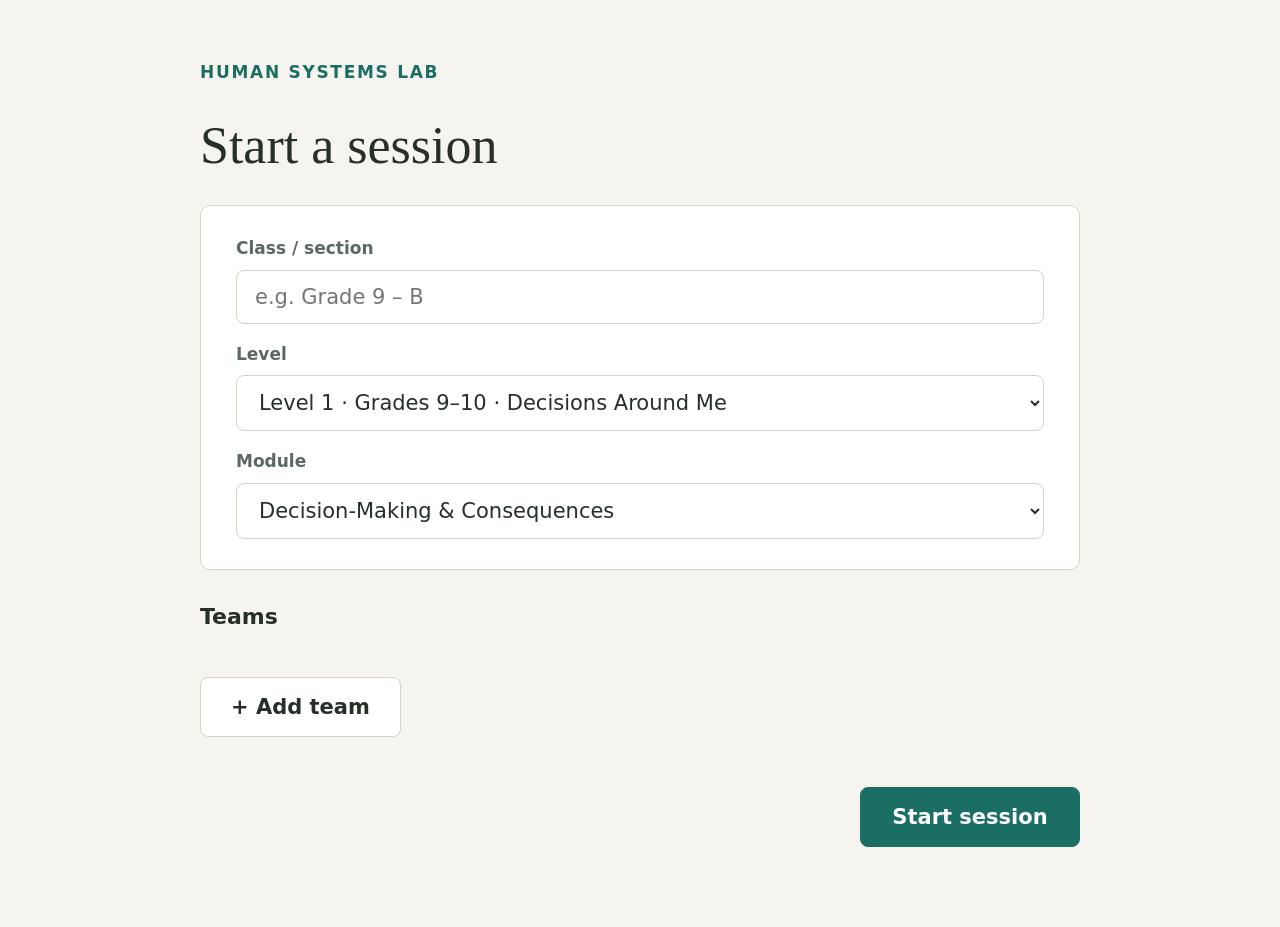
==== index.html @ 092bf0e0 "Human Systems Lab: Phase 1 engine + all 5 life-skills modules Generic seven-beat scenario engine wit" ====
<!doctype html>
<html lang="en">
<head>
  <meta charset="utf-8">
  <meta name="viewport" content="width=device-width, initial-scale=1">
  <title>Human Systems Lab — Life Skills</title>
  <link rel="stylesheet" href="styles.css">
</head>
<body>
  <div id="app"></div>
  <script src="content/decision-making.js"></script>
  <script src="content/money-budgeting.js"></script>
  <script src="content/communication-conflict.js"></script>
  <script src="content/digital-citizenship.js"></script>
  <script src="content/career-goals.js"></script>
  <script src="engine.js"></script>
</body>
</html>
---- styles.css ----
:root {
  --bg: #F6F4EF;
  --surface: #FFFFFF;
  --surface-2: #EFEBE1;
  --ink: #262F28;
  --ink-soft: #5B6960;
  --ink-faint: #8B968D;
  --accent: #1B6E63;
  --accent-ink: #ffffff;
  --accent-soft: #E3EEEA;
  --rule: #D9D3C6;
  --danger: #8C5330;
  --danger-soft: #F3E7E1;
  --font-display: 'Iowan Old Style', 'Palatino Linotype', Palatino, Georgia, serif;
  --font-body: -apple-system, 'Segoe UI', system-ui, sans-serif;
}

* { box-sizing: border-box; }

html, body {
  margin: 0;
  height: 100%;
  background: var(--bg);
  color: var(--ink);
  font-family: var(--font-body);
  font-size: 20px;
  line-height: 1.5;
}

#app {
  min-height: 100vh;
  display: flex;
  flex-direction: column;
}

.screen {
  flex: 1;
  display: flex;
  flex-direction: column;
  max-width: 980px;
  width: 100%;
  margin: 0 auto;
  padding: 3rem 2.5rem 4rem;
  gap: 1.5rem;
}

.eyebrow {
  font-size: 0.85rem;
  font-weight: 700;
  letter-spacing: 0.1em;
  text-transform: uppercase;
  color: var(--accent);
}

h1 {
  font-family: var(--font-display);
  font-weight: 400;
  font-size: 2.6rem;
  line-height: 1.15;
  margin: 0;
  text-wrap: balance;
}

h2 {
  font-family: var(--font-display);
  font-weight: 400;
  font-size: 1.9rem;
  margin: 0;
  text-wrap: balance;
}

h3 {
  font-size: 1.1rem;
  font-weight: 700;
  margin: 0 0 0.4rem;
}

p { margin: 0; max-width: 68ch; }
p.lead { font-size: 1.15rem; color: var(--ink-soft); }

.card {
  background: var(--surface);
  border: 1px solid var(--rule);
  border-radius: 10px;
  padding: 1.5rem 1.75rem;
}

.field { display: flex; flex-direction: column; gap: 0.4rem; }
.field label { font-size: 0.85rem; font-weight: 700; color: var(--ink-soft); }
input[type="text"], select {
  font-family: var(--font-body);
  font-size: 1.05rem;
  padding: 0.7rem 0.9rem;
  border: 1px solid var(--rule);
  border-radius: 8px;
  background: var(--surface);
  color: var(--ink);
}

.btn {
  font-family: var(--font-body);
  font-size: 1.05rem;
  font-weight: 600;
  padding: 0.85rem 1.5rem;
  border-radius: 8px;
  border: 1px solid var(--rule);
  background: var(--surface);
  color: var(--ink);
  cursor: pointer;
  text-align: left;
}
.btn:hover { border-color: var(--accent); }
.btn:focus-visible { outline: 3px solid var(--accent); outline-offset: 2px; }

.btn-primary {
  background: var(--accent);
  color: var(--accent-ink);
  border-color: var(--accent);
  text-align: center;
}
.btn-primary:hover { opacity: 0.92; }

.btn-ghost {
  background: transparent;
  border-color: transparent;
  color: var(--ink-soft);
  text-align: center;
}
.btn-ghost:hover { color: var(--ink); text-decoration: underline; }

.row { display: flex; gap: 0.9rem; flex-wrap: wrap; align-items: center; }
.col { display: flex; flex-direction: column; gap: 0.9rem; }
.spacer { flex: 1; }

.choice-list { display: flex; flex-direction: column; gap: 0.7rem; }
.choice-btn {
  display: flex;
  gap: 0.9rem;
  align-items: baseline;
  font-size: 1.1rem;
}
.choice-btn .tag {
  font-family: var(--font-display);
  font-weight: 700;
  color: var(--accent);
  min-width: 1.4rem;
}

.pill {
  display: inline-block;
  font-size: 0.75rem;
  font-weight: 700;
  letter-spacing: 0.05em;
  text-transform: uppercase;
  padding: 0.25rem 0.65rem;
  border-radius: 999px;
  background: var(--accent-soft);
  color: var(--accent);
}

.team-list { display: flex; flex-direction: column; gap: 0.8rem; }
.team-row {
  display: flex;
  align-items: center;
  gap: 0.9rem;
  background: var(--surface);
  border: 1px solid var(--rule);
  border-radius: 8px;
  padding: 0.8rem 1rem;
}
.team-row .name { font-weight: 700; flex: 1; }
.team-row .members { color: var(--ink-soft); font-size: 0.9rem; }
.team-row button.remove {
  background: none; border: none; color: var(--danger); cursor: pointer; font-size: 0.85rem;
}

.consequence-box {
  background: var(--accent-soft);
  border-left: 4px solid var(--accent);
  border-radius: 6px;
  padding: 1.2rem 1.4rem;
  font-size: 1.1rem;
}

.dcera-grid {
  display: grid;
  grid-template-columns: repeat(5, 1fr);
  gap: 0.9rem;
}
.dcera-dim {
  display: flex;
  flex-direction: column;
  gap: 0.5rem;
  align-items: center;
  background: var(--surface);
  border: 1px solid var(--rule);
  border-radius: 8px;
  padding: 1rem 0.6rem;
}
.dcera-dim .letter {
  font-family: var(--font-display);
  font-size: 1.6rem;
  color: var(--accent);
}
.dcera-dim .name { font-size: 0.75rem; text-transform: uppercase; letter-spacing: 0.04em; color: var(--ink-soft); text-align: center; }
.dcera-stars { display: flex; gap: 0.25rem; }
.dcera-stars button {
  width: 2.1rem; height: 2.1rem;
  border-radius: 6px;
  border: 1px solid var(--rule);
  background: var(--surface);
  cursor: pointer;
  font-weight: 700;
  color: var(--ink-faint);
}
.dcera-stars button.active {
  background: var(--accent);
  color: var(--accent-ink);
  border-color: var(--accent);
}

table { width: 100%; border-collapse: collapse; font-size: 0.95rem; }
th, td { text-align: left; padding: 0.6rem 0.8rem; border-bottom: 1px solid var(--rule); }
th { font-size: 0.72rem; text-transform: uppercase; letter-spacing: 0.05em; color: var(--ink-faint); }
td.num { font-variant-numeric: tabular-nums; }

.progress {
  display: flex;
  gap: 0.4rem;
}
.progress .dot {
  width: 0.6rem; height: 0.6rem; border-radius: 50%;
  background: var(--rule);
}
.progress .dot.done { background: var(--accent); }
.progress .dot.current { background: var(--accent); box-shadow: 0 0 0 3px var(--accent-soft); }

.timer {
  font-variant-numeric: tabular-nums;
  font-size: 2.4rem;
  font-family: var(--font-display);
  color: var(--accent);
}

@media print {
  .no-print { display: none !important; }
  body { background: white; }
}
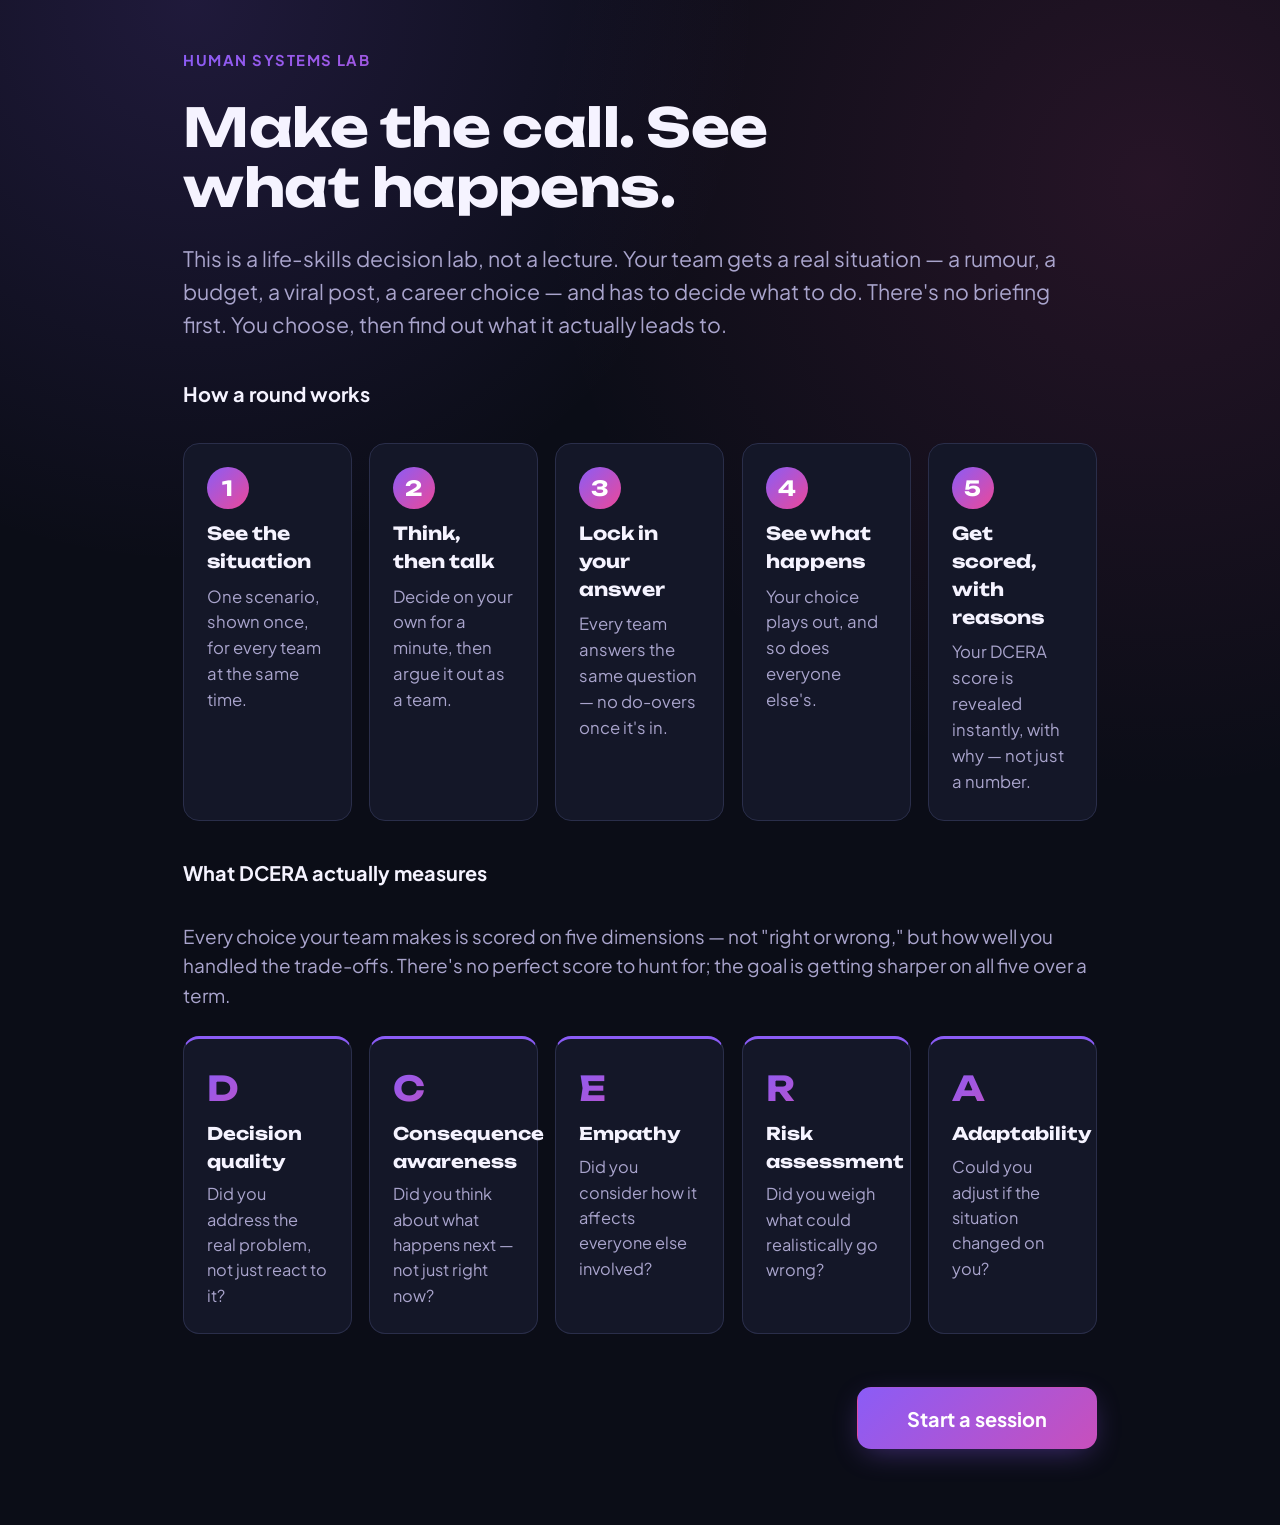
==== commit e6e3501d: "Add SWOT Analysis, Values Clarification & Emotional Regulation, and Self-Esteem & Personal Accountab" ====
--- a/index.html
+++ b/index.html
@@ -13,6 +13,9 @@
   <script src="content/communication-conflict.js"></script>
   <script src="content/digital-citizenship.js"></script>
   <script src="content/career-goals.js"></script>
+  <script src="content/swot-analysis.js"></script>
+  <script src="content/values-emotions.js"></script>
+  <script src="content/self-esteem-accountability.js"></script>
   <script src="engine.js"></script>
 </body>
 </html>
--- a/styles.css
+++ b/styles.css
@@ -1,18 +1,24 @@
+@import url('https://fonts.googleapis.com/css2?family=Unbounded:wght@500;700;900&family=Plus+Jakarta+Sans:ital,wght@0,400;0,500;0,600;0,700;0,800;1,500&display=swap');
+
 :root {
-  --bg: #F6F4EF;
-  --surface: #FFFFFF;
-  --surface-2: #EFEBE1;
-  --ink: #262F28;
-  --ink-soft: #5B6960;
-  --ink-faint: #8B968D;
-  --accent: #1B6E63;
+  --bg: #0B0D17;
+  --surface: #141728;
+  --surface-2: #1D2138;
+  --ink: #F5F3FF;
+  --ink-soft: #A9A4CC;
+  --ink-faint: #6C6890;
+  --accent: #8B5CF6;
+  --accent-2: #EC4899;
   --accent-ink: #ffffff;
-  --accent-soft: #E3EEEA;
-  --rule: #D9D3C6;
-  --danger: #8C5330;
-  --danger-soft: #F3E7E1;
-  --font-display: 'Iowan Old Style', 'Palatino Linotype', Palatino, Georgia, serif;
-  --font-body: -apple-system, 'Segoe UI', system-ui, sans-serif;
+  --accent-soft: rgba(139, 92, 246, 0.16);
+  --success: #22D3A5;
+  --danger: #FB7185;
+  --gold: #FBBF24;
+  --rule: #2A2E4A;
+  --gradient: linear-gradient(135deg, var(--accent), var(--accent-2));
+  --font-display: 'Unbounded', sans-serif;
+  --font-body: 'Plus Jakarta Sans', -apple-system, system-ui, sans-serif;
+  --shadow-glow: 0 8px 30px -8px rgba(139, 92, 246, 0.45);
 }
 
 * { box-sizing: border-box; }
@@ -23,14 +29,44 @@
   background: var(--bg);
   color: var(--ink);
   font-family: var(--font-body);
-  font-size: 20px;
-  line-height: 1.5;
-}
-
-#app {
-  min-height: 100vh;
-  display: flex;
-  flex-direction: column;
+  font-size: 19px;
+  line-height: 1.55;
+}
+
+body {
+  background:
+    radial-gradient(circle at 15% 0%, rgba(139, 92, 246, 0.16), transparent 40%),
+    radial-gradient(circle at 90% 20%, rgba(236, 72, 153, 0.12), transparent 45%),
+    var(--bg);
+}
+
+#app { min-height: 100vh; display: flex; flex-direction: column; }
+
+@keyframes screenIn {
+  from { opacity: 0; transform: translateY(14px) scale(0.99); }
+  to { opacity: 1; transform: translateY(0) scale(1); }
+}
+@keyframes popIn {
+  0% { opacity: 0; transform: scale(0.85); }
+  70% { transform: scale(1.04); }
+  100% { opacity: 1; transform: scale(1); }
+}
+@keyframes confettiFall {
+  0% { transform: translateY(-10vh) rotate(0deg); opacity: 1; }
+  100% { transform: translateY(110vh) rotate(540deg); opacity: 0.9; }
+}
+@keyframes shimmer {
+  0%, 100% { background-position: 0% 50%; }
+  50% { background-position: 100% 50%; }
+}
+@keyframes bannerPop {
+  0% { opacity: 0; transform: translateY(-10px) scale(0.96); }
+  60% { transform: translateY(2px) scale(1.02); }
+  100% { opacity: 1; transform: translateY(0) scale(1); }
+}
+
+@media (prefers-reduced-motion: reduce) {
+  * { animation-duration: 0.01ms !important; animation-iteration-count: 1 !important; transition-duration: 0.01ms !important; }
 }
 
 .screen {
@@ -40,48 +76,49 @@
   max-width: 980px;
   width: 100%;
   margin: 0 auto;
-  padding: 3rem 2.5rem 4rem;
-  gap: 1.5rem;
+  padding: 2.6rem 1.75rem 4rem;
+  gap: 1.35rem;
+  animation: screenIn 0.4s cubic-bezier(0.22, 1, 0.36, 1) both;
 }
 
 .eyebrow {
-  font-size: 0.85rem;
+  font-size: 0.78rem;
   font-weight: 700;
   letter-spacing: 0.1em;
   text-transform: uppercase;
-  color: var(--accent);
+  background: var(--gradient);
+  -webkit-background-clip: text;
+  background-clip: text;
+  color: transparent;
 }
 
 h1 {
   font-family: var(--font-display);
-  font-weight: 400;
-  font-size: 2.6rem;
-  line-height: 1.15;
+  font-weight: 700;
+  font-size: 2.5rem;
+  line-height: 1.12;
   margin: 0;
   text-wrap: balance;
+  letter-spacing: -0.01em;
 }
 
 h2 {
   font-family: var(--font-display);
-  font-weight: 400;
-  font-size: 1.9rem;
+  font-weight: 700;
+  font-size: 1.7rem;
   margin: 0;
   text-wrap: balance;
 }
 
-h3 {
-  font-size: 1.1rem;
-  font-weight: 700;
-  margin: 0 0 0.4rem;
-}
-
-p { margin: 0; max-width: 68ch; }
-p.lead { font-size: 1.15rem; color: var(--ink-soft); }
+h3 { font-size: 1.05rem; font-weight: 700; margin: 0 0 0.4rem; }
+
+p { margin: 0; max-width: 68ch; color: var(--ink); }
+p.lead { font-size: 1.12rem; color: var(--ink-soft); }
 
 .card {
   background: var(--surface);
   border: 1px solid var(--rule);
-  border-radius: 10px;
+  border-radius: 18px;
   padding: 1.5rem 1.75rem;
 }
 
@@ -90,35 +127,47 @@
 input[type="text"], select {
   font-family: var(--font-body);
   font-size: 1.05rem;
-  padding: 0.7rem 0.9rem;
-  border: 1px solid var(--rule);
-  border-radius: 8px;
-  background: var(--surface);
+  padding: 0.75rem 1rem;
+  border: 1px solid var(--rule);
+  border-radius: 12px;
+  background: var(--surface-2);
   color: var(--ink);
+  transition: border-color 0.15s ease, box-shadow 0.15s ease;
+}
+input[type="text"]:focus, select:focus {
+  outline: none;
+  border-color: var(--accent);
+  box-shadow: 0 0 0 3px var(--accent-soft);
 }
 
 .btn {
   font-family: var(--font-body);
   font-size: 1.05rem;
-  font-weight: 600;
-  padding: 0.85rem 1.5rem;
-  border-radius: 8px;
-  border: 1px solid var(--rule);
-  background: var(--surface);
+  font-weight: 700;
+  padding: 0.9rem 1.5rem;
+  border-radius: 14px;
+  border: 1px solid var(--rule);
+  background: var(--surface-2);
   color: var(--ink);
   cursor: pointer;
   text-align: left;
-}
-.btn:hover { border-color: var(--accent); }
+  transition: transform 0.12s ease, border-color 0.15s ease, box-shadow 0.15s ease;
+}
+.btn:hover { border-color: var(--accent); transform: translateY(-1px); }
+.btn:active { transform: scale(0.97); }
 .btn:focus-visible { outline: 3px solid var(--accent); outline-offset: 2px; }
+.btn:disabled { opacity: 0.4; cursor: not-allowed; transform: none; }
 
 .btn-primary {
-  background: var(--accent);
+  background: var(--gradient);
+  background-size: 160% 160%;
   color: var(--accent-ink);
-  border-color: var(--accent);
+  border-color: transparent;
   text-align: center;
-}
-.btn-primary:hover { opacity: 0.92; }
+  box-shadow: var(--shadow-glow);
+}
+.btn-primary:hover { animation: shimmer 1.6s ease infinite; transform: translateY(-2px); }
+.btn-primary:disabled { box-shadow: none; }
 
 .btn-ghost {
   background: transparent;
@@ -126,7 +175,7 @@
   color: var(--ink-soft);
   text-align: center;
 }
-.btn-ghost:hover { color: var(--ink); text-decoration: underline; }
+.btn-ghost:hover { color: var(--ink); text-decoration: underline; transform: none; }
 
 .row { display: flex; gap: 0.9rem; flex-wrap: wrap; align-items: center; }
 .col { display: flex; flex-direction: column; gap: 0.9rem; }
@@ -137,13 +186,16 @@
   display: flex;
   gap: 0.9rem;
   align-items: baseline;
-  font-size: 1.1rem;
+  font-size: 1.08rem;
 }
 .choice-btn .tag {
   font-family: var(--font-display);
   font-weight: 700;
-  color: var(--accent);
-  min-width: 1.4rem;
+  background: var(--gradient);
+  -webkit-background-clip: text;
+  background-clip: text;
+  color: transparent;
+  min-width: 1.6rem;
 }
 
 .pill {
@@ -152,7 +204,7 @@
   font-weight: 700;
   letter-spacing: 0.05em;
   text-transform: uppercase;
-  padding: 0.25rem 0.65rem;
+  padding: 0.3rem 0.75rem;
   border-radius: 999px;
   background: var(--accent-soft);
   color: var(--accent);
@@ -163,86 +215,174 @@
   display: flex;
   align-items: center;
   gap: 0.9rem;
-  background: var(--surface);
-  border: 1px solid var(--rule);
-  border-radius: 8px;
-  padding: 0.8rem 1rem;
+  background: var(--surface-2);
+  border: 1px solid var(--rule);
+  border-radius: 12px;
+  padding: 0.85rem 1.1rem;
 }
 .team-row .name { font-weight: 700; flex: 1; }
 .team-row .members { color: var(--ink-soft); font-size: 0.9rem; }
-.team-row button.remove {
-  background: none; border: none; color: var(--danger); cursor: pointer; font-size: 0.85rem;
-}
+.team-row button.remove { background: none; border: none; color: var(--danger); cursor: pointer; font-size: 0.85rem; font-family: var(--font-body); }
 
 .consequence-box {
-  background: var(--accent-soft);
+  background: var(--surface-2);
   border-left: 4px solid var(--accent);
-  border-radius: 6px;
+  border-radius: 12px;
   padding: 1.2rem 1.4rem;
+  font-size: 1.08rem;
+}
+
+/* ---- scoreboard strip ---- */
+.scoreboard {
+  display: flex;
+  flex-wrap: wrap;
+  gap: 0.6rem 1.2rem;
+  padding: 0.9rem 1.1rem;
+  background: var(--surface);
+  border: 1px solid var(--rule);
+  border-radius: 14px;
+}
+.sb-team { display: flex; align-items: center; gap: 0.5rem; font-size: 0.85rem; min-width: 160px; flex: 1; }
+.sb-dot { width: 0.7rem; height: 0.7rem; border-radius: 50%; flex-shrink: 0; }
+.sb-name { font-weight: 700; white-space: nowrap; }
+.sb-bar-track { flex: 1; height: 6px; background: var(--surface-2); border-radius: 999px; overflow: hidden; min-width: 40px; }
+.sb-bar-fill { height: 100%; border-radius: 999px; transition: width 0.6s cubic-bezier(0.22, 1, 0.36, 1); }
+.sb-total { font-variant-numeric: tabular-nums; font-weight: 800; min-width: 1.5rem; text-align: right; }
+
+/* ---- team tabs (answerAll screen) ---- */
+.team-tabs { display: flex; flex-wrap: wrap; gap: 0.6rem; }
+.team-tab {
+  --team-color: var(--accent);
+  display: flex;
+  align-items: center;
+  gap: 0.5rem;
+  background: var(--surface-2);
+  border: 2px solid var(--rule);
+  border-radius: 999px;
+  padding: 0.6rem 1.1rem;
+  color: var(--ink);
+  font-family: var(--font-body);
+  font-weight: 700;
+  font-size: 0.95rem;
+  cursor: pointer;
+  transition: border-color 0.15s ease, transform 0.12s ease;
+}
+.team-tab .tt-dot { width: 0.65rem; height: 0.65rem; border-radius: 50%; background: var(--team-color); }
+.team-tab.active { border-color: var(--team-color); box-shadow: 0 0 0 3px color-mix(in srgb, var(--team-color) 25%, transparent); transform: translateY(-1px); }
+.team-tab.answered { opacity: 0.75; }
+.team-tab .tt-check { font-size: 0.8rem; color: var(--success); font-weight: 800; }
+.answer-for { color: var(--ink-soft); font-size: 0.95rem; }
+.answer-for strong { color: var(--ink); }
+
+/* ---- results reveal ---- */
+.results-list { display: flex; flex-direction: column; gap: 1rem; }
+.result-card {
+  --team-color: var(--accent);
+  background: var(--surface);
+  border: 1px solid var(--rule);
+  border-left: 5px solid var(--team-color);
+  border-radius: 16px;
+  padding: 1.2rem 1.4rem;
+  animation: popIn 0.5s cubic-bezier(0.22, 1, 0.36, 1) both;
+}
+.result-head { display: flex; align-items: center; gap: 0.6rem; margin-bottom: 0.6rem; }
+.result-team { font-weight: 800; font-family: var(--font-display); font-size: 1rem; }
+.result-choice { color: var(--ink-soft); font-size: 0.85rem; }
+.result-consequence { color: var(--ink-soft); margin-bottom: 0.9rem; }
+.dcera-row { display: flex; gap: 0.5rem; flex-wrap: wrap; margin-bottom: 0.7rem; }
+.dcera-chip {
+  display: inline-flex; align-items: center; gap: 0.3rem;
+  background: var(--accent-soft); color: var(--accent);
+  border-radius: 8px; padding: 0.25rem 0.6rem;
+  font-size: 0.85rem; font-weight: 700; font-variant-numeric: tabular-nums;
+}
+.dcera-chip b { font-family: var(--font-display); }
+.result-reason { font-size: 0.92rem; color: var(--ink); font-style: italic; opacity: 0.9; }
+
+/* ---- DCERA scoring legacy grid (unused by new flow, kept for safety) ---- */
+.dcera-grid { display: grid; grid-template-columns: repeat(5, 1fr); gap: 0.9rem; }
+
+/* ---- home screen ---- */
+.home-screen h1 { font-size: 2.8rem; }
+.steps-grid, .dcera-legend {
+  display: grid;
+  grid-template-columns: repeat(auto-fit, minmax(160px, 1fr));
+  gap: 0.9rem;
+}
+.step-card, .legend-card {
+  background: var(--surface);
+  border: 1px solid var(--rule);
+  border-radius: 16px;
+  padding: 1.2rem 1.2rem 1.3rem;
+  animation: popIn 0.5s cubic-bezier(0.22, 1, 0.36, 1) both;
+}
+.step-card { display: flex; flex-direction: column; gap: 0.4rem; }
+.step-num {
+  font-family: var(--font-display);
+  font-weight: 700;
   font-size: 1.1rem;
-}
-
-.dcera-grid {
-  display: grid;
-  grid-template-columns: repeat(5, 1fr);
-  gap: 0.9rem;
-}
-.dcera-dim {
-  display: flex;
-  flex-direction: column;
-  gap: 0.5rem;
-  align-items: center;
-  background: var(--surface);
-  border: 1px solid var(--rule);
-  border-radius: 8px;
-  padding: 1rem 0.6rem;
-}
-.dcera-dim .letter {
-  font-family: var(--font-display);
-  font-size: 1.6rem;
-  color: var(--accent);
-}
-.dcera-dim .name { font-size: 0.75rem; text-transform: uppercase; letter-spacing: 0.04em; color: var(--ink-soft); text-align: center; }
-.dcera-stars { display: flex; gap: 0.25rem; }
-.dcera-stars button {
-  width: 2.1rem; height: 2.1rem;
-  border-radius: 6px;
-  border: 1px solid var(--rule);
-  background: var(--surface);
-  cursor: pointer;
-  font-weight: 700;
-  color: var(--ink-faint);
-}
-.dcera-stars button.active {
-  background: var(--accent);
+  width: 2.2rem; height: 2.2rem;
+  display: flex; align-items: center; justify-content: center;
+  border-radius: 50%;
+  background: var(--gradient);
   color: var(--accent-ink);
-  border-color: var(--accent);
-}
+}
+.step-card h4 { font-family: var(--font-display); font-size: 0.95rem; margin: 0.2rem 0 0; }
+.step-card p { font-size: 0.88rem; color: var(--ink-soft); }
+
+.legend-card { text-align: left; border-top: 3px solid var(--accent); }
+.legend-letter {
+  display: block;
+  font-family: var(--font-display);
+  font-weight: 700;
+  font-size: 1.8rem;
+  background: var(--gradient);
+  -webkit-background-clip: text;
+  background-clip: text;
+  color: transparent;
+  margin-bottom: 0.3rem;
+}
+.legend-card h4 { font-family: var(--font-display); font-size: 0.92rem; margin: 0 0 0.35rem; }
+.legend-card p { font-size: 0.86rem; color: var(--ink-soft); }
 
 table { width: 100%; border-collapse: collapse; font-size: 0.95rem; }
-th, td { text-align: left; padding: 0.6rem 0.8rem; border-bottom: 1px solid var(--rule); }
+th, td { text-align: left; padding: 0.65rem 0.85rem; border-bottom: 1px solid var(--rule); }
 th { font-size: 0.72rem; text-transform: uppercase; letter-spacing: 0.05em; color: var(--ink-faint); }
-td.num { font-variant-numeric: tabular-nums; }
-
-.progress {
-  display: flex;
-  gap: 0.4rem;
-}
-.progress .dot {
-  width: 0.6rem; height: 0.6rem; border-radius: 50%;
-  background: var(--rule);
-}
+td { color: var(--ink-soft); }
+td.num { font-variant-numeric: tabular-nums; color: var(--ink); }
+
+.progress { display: flex; gap: 0.4rem; }
+.progress .dot { width: 0.6rem; height: 0.6rem; border-radius: 50%; background: var(--rule); transition: background 0.2s ease, transform 0.2s ease; }
 .progress .dot.done { background: var(--accent); }
-.progress .dot.current { background: var(--accent); box-shadow: 0 0 0 3px var(--accent-soft); }
-
-.timer {
-  font-variant-numeric: tabular-nums;
-  font-size: 2.4rem;
-  font-family: var(--font-display);
-  color: var(--accent);
-}
+.progress .dot.current { background: var(--accent-2); transform: scale(1.4); }
+
+.timer-row { display: flex; align-items: center; gap: 1rem; }
+.timer { font-variant-numeric: tabular-nums; font-size: 2.2rem; font-family: var(--font-display); font-weight: 700; background: var(--gradient); -webkit-background-clip: text; background-clip: text; color: transparent; }
+.timer-track { flex: 1; height: 8px; background: var(--surface-2); border-radius: 999px; overflow: hidden; }
+.timer-fill { height: 100%; background: var(--gradient); border-radius: 999px; transition: width 1s linear; }
+
+.winner-banner {
+  background: linear-gradient(135deg, rgba(251, 191, 36, 0.18), rgba(236, 72, 153, 0.18));
+  border: 1px solid var(--gold);
+  border-radius: 16px;
+  padding: 1.1rem 1.4rem;
+  font-family: var(--font-display);
+  font-weight: 700;
+  font-size: 1.1rem;
+  animation: bannerPop 0.6s cubic-bezier(0.22, 1, 0.36, 1) both;
+  text-wrap: balance;
+}
+
+.confetti-layer { position: fixed; inset: 0; pointer-events: none; overflow: hidden; z-index: 50; }
+.confetti-piece { position: absolute; top: -10px; width: 9px; height: 14px; border-radius: 2px; animation-name: confettiFall; animation-timing-function: ease-in; animation-fill-mode: forwards; }
 
 @media print {
   .no-print { display: none !important; }
-  body { background: white; }
-}
+  body { background: white; color: black; }
+  .card, .result-card { border: 1px solid #ccc; }
+}
+
+@media (max-width: 640px) {
+  .screen { padding: 1.6rem 1.1rem 3rem; }
+  h1 { font-size: 2rem; }
+}
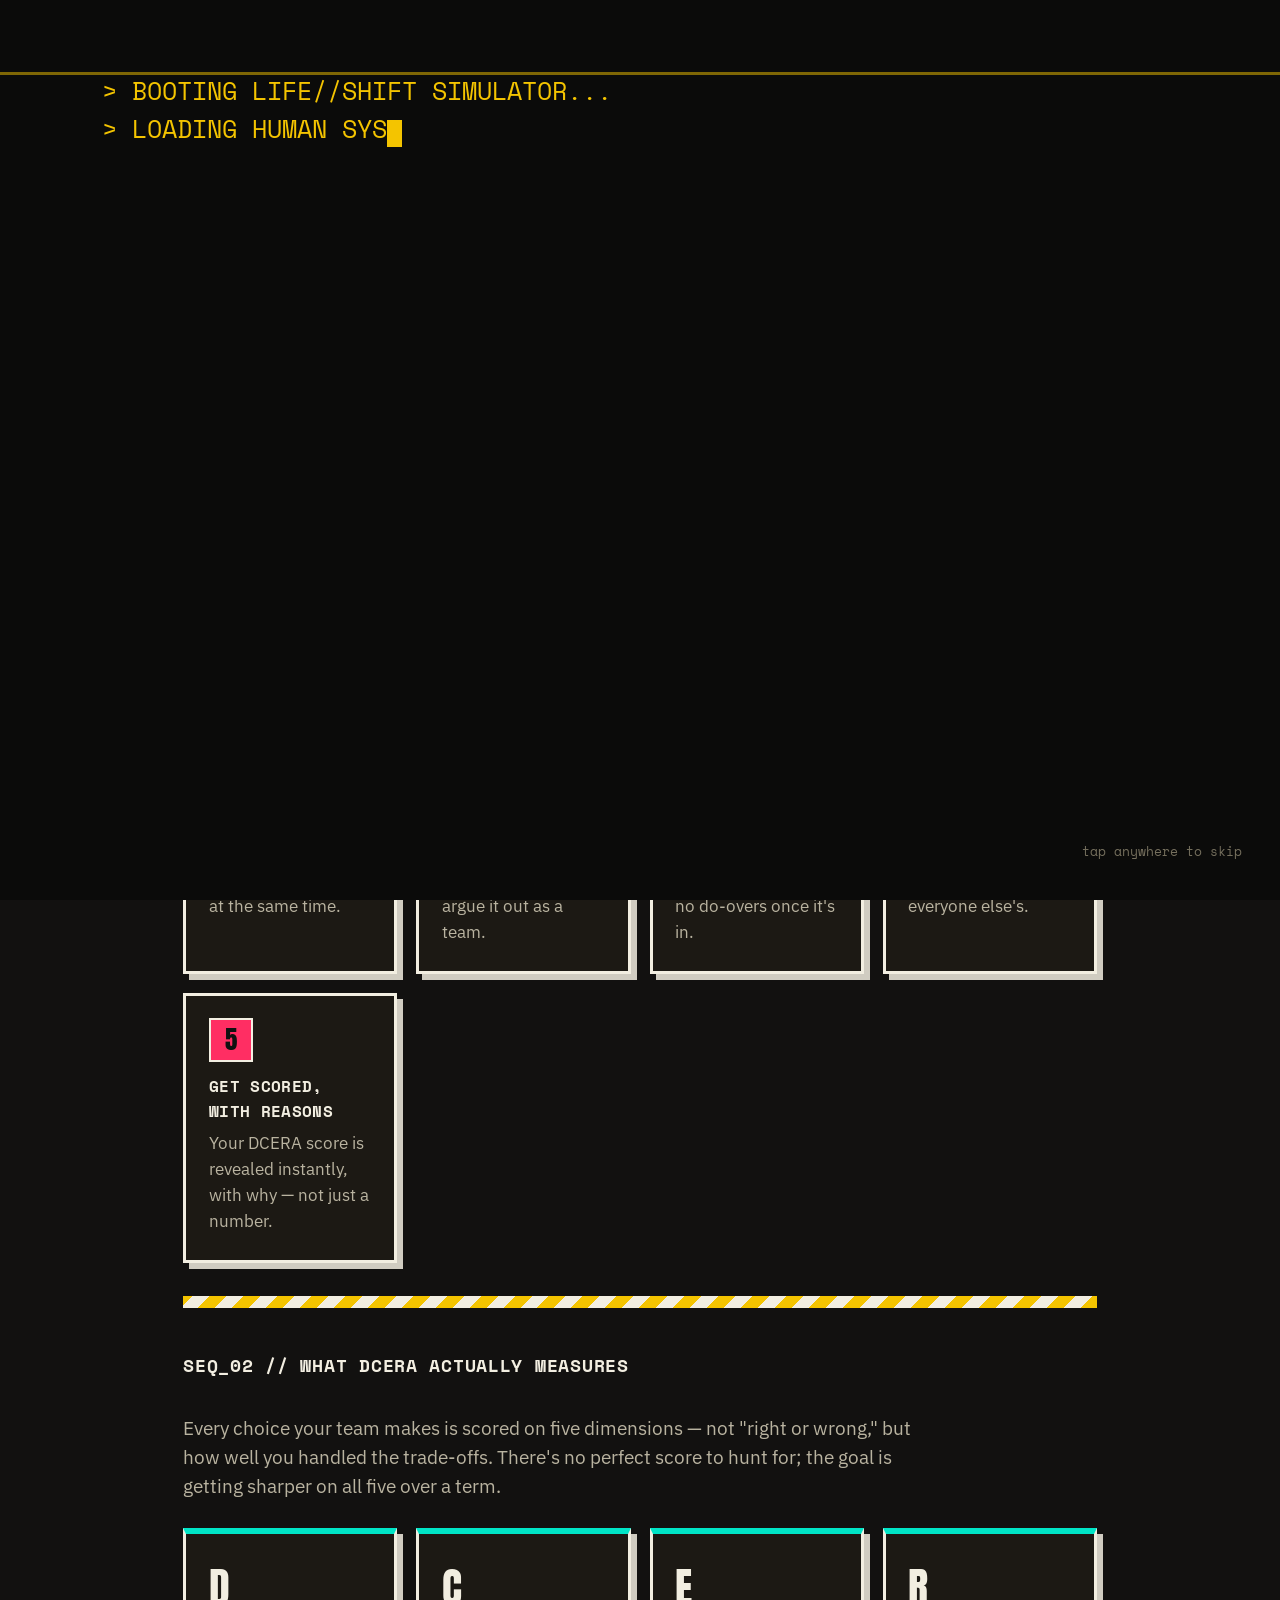
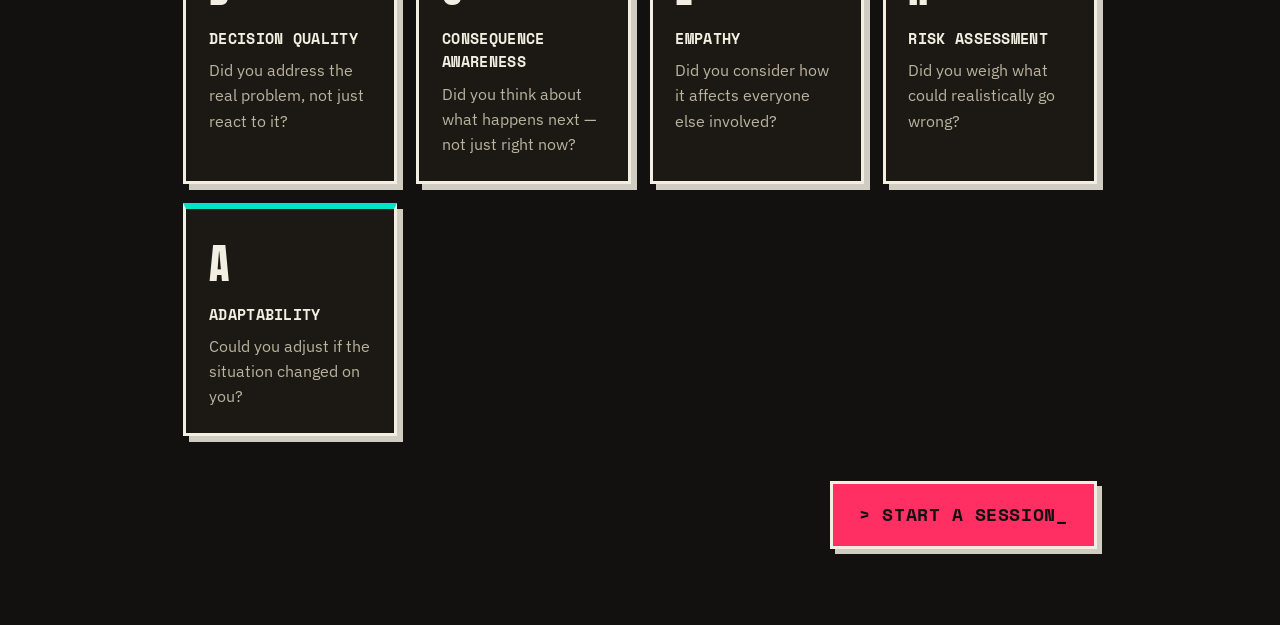
==== commit 675173e7: "Full visual reskin: LIFE//SHIFT brutalist/comic/retro-futurist redesign Renamed the platform to LIFE" ====
--- a/index.html
+++ b/index.html
@@ -3,7 +3,7 @@
 <head>
   <meta charset="utf-8">
   <meta name="viewport" content="width=device-width, initial-scale=1">
-  <title>Human Systems Lab — Life Skills</title>
+  <title>LIFE//SHIFT — Human Systems Lab</title>
   <link rel="stylesheet" href="styles.css">
 </head>
 <body>
@@ -16,6 +16,8 @@
   <script src="content/swot-analysis.js"></script>
   <script src="content/values-emotions.js"></script>
   <script src="content/self-esteem-accountability.js"></script>
+  <script src="content/relationships-responsibility.js"></script>
+  <script src="content/guide-for-boys.js"></script>
   <script src="engine.js"></script>
 </body>
 </html>
--- a/styles.css
+++ b/styles.css
@@ -1,24 +1,23 @@
-@import url('https://fonts.googleapis.com/css2?family=Unbounded:wght@500;700;900&family=Plus+Jakarta+Sans:ital,wght@0,400;0,500;0,600;0,700;0,800;1,500&display=swap');
+@import url('https://fonts.googleapis.com/css2?family=Anton&family=Space+Mono:wght@400;700&family=IBM+Plex+Sans:wght@400;500;600;700&display=swap');
 
 :root {
-  --bg: #0B0D17;
-  --surface: #141728;
-  --surface-2: #1D2138;
-  --ink: #F5F3FF;
-  --ink-soft: #A9A4CC;
-  --ink-faint: #6C6890;
-  --accent: #8B5CF6;
-  --accent-2: #EC4899;
-  --accent-ink: #ffffff;
-  --accent-soft: rgba(139, 92, 246, 0.16);
-  --success: #22D3A5;
-  --danger: #FB7185;
-  --gold: #FBBF24;
-  --rule: #2A2E4A;
-  --gradient: linear-gradient(135deg, var(--accent), var(--accent-2));
-  --font-display: 'Unbounded', sans-serif;
-  --font-body: 'Plus Jakarta Sans', -apple-system, system-ui, sans-serif;
-  --shadow-glow: 0 8px 30px -8px rgba(139, 92, 246, 0.45);
+  --bg: #121110;
+  --surface: #1C1914;
+  --surface-2: #262119;
+  --ink: #F2EEE1;
+  --ink-soft: #B9B3A0;
+  --ink-faint: #756F5D;
+  --yellow: #F4C400;
+  --magenta: #FF2E63;
+  --cyan: #00E5C7;
+  --danger: #FF5A44;
+  --gold: #F4C400;
+  --rule: #3A3529;
+  --shadow-ink: rgba(242, 238, 225, 0.85);
+  --grid-line: rgba(242, 238, 225, 0.08);
+  --font-display: 'Anton', 'Arial Narrow', sans-serif;
+  --font-mono: 'Space Mono', ui-monospace, monospace;
+  --font-body: 'IBM Plex Sans', -apple-system, system-ui, sans-serif;
 }
 
 * { box-sizing: border-box; }
@@ -35,10 +34,11 @@
 
 body {
   background:
-    radial-gradient(circle at 15% 0%, rgba(139, 92, 246, 0.16), transparent 40%),
-    radial-gradient(circle at 90% 20%, rgba(236, 72, 153, 0.12), transparent 45%),
+    radial-gradient(ellipse 70% 40% at 50% 0%, rgba(255, 46, 99, 0.10), transparent 65%),
     var(--bg);
 }
+
+button { font: inherit; color: inherit; background: none; border: none; appearance: none; -webkit-appearance: none; }
 
 #app { min-height: 100vh; display: flex; flex-direction: column; }
 
@@ -47,28 +47,44 @@
   to { opacity: 1; transform: translateY(0) scale(1); }
 }
 @keyframes popIn {
-  0% { opacity: 0; transform: scale(0.85); }
-  70% { transform: scale(1.04); }
-  100% { opacity: 1; transform: scale(1); }
+  0% { opacity: 0; transform: scale(0.85) rotate(-2deg); }
+  70% { transform: scale(1.03) rotate(0.5deg); }
+  100% { opacity: 1; transform: scale(1) rotate(0); }
 }
 @keyframes confettiFall {
   0% { transform: translateY(-10vh) rotate(0deg); opacity: 1; }
   100% { transform: translateY(110vh) rotate(540deg); opacity: 0.9; }
-}
-@keyframes shimmer {
-  0%, 100% { background-position: 0% 50%; }
-  50% { background-position: 100% 50%; }
 }
 @keyframes bannerPop {
   0% { opacity: 0; transform: translateY(-10px) scale(0.96); }
   60% { transform: translateY(2px) scale(1.02); }
   100% { opacity: 1; transform: translateY(0) scale(1); }
 }
+@keyframes blink { 50% { opacity: 0; } }
+@keyframes scan { from { top: -3px; } to { top: 100%; } }
 
 @media (prefers-reduced-motion: reduce) {
   * { animation-duration: 0.01ms !important; animation-iteration-count: 1 !important; transition-duration: 0.01ms !important; }
 }
 
+/* ---------- boot sequence ---------- */
+#boot {
+  position: fixed; inset: 0; z-index: 999;
+  background: #0B0B0A;
+  color: var(--yellow);
+  font-family: var(--font-mono);
+  font-size: clamp(0.9rem, 2vw, 1.3rem);
+  padding: 8vh 8vw;
+  display: flex; flex-direction: column; gap: 0.6rem;
+  transition: clip-path 0.9s cubic-bezier(0.76, 0, 0.24, 1), opacity 0.5s ease 0.5s;
+}
+#boot.hide { clip-path: inset(0 0 100% 0); opacity: 0; pointer-events: none; }
+#boot .line { white-space: pre; }
+#boot .cursor { display: inline-block; width: 0.6em; height: 1.1em; background: var(--yellow); animation: blink 0.85s step-end infinite; vertical-align: text-bottom; }
+#boot .scan { position: absolute; left: 0; right: 0; height: 3px; background: var(--yellow); opacity: 0.5; animation: scan 2.4s linear infinite; }
+#boot .skip-hint { position: absolute; bottom: 2rem; right: 2rem; font-size: 0.7rem; color: var(--ink-faint); }
+
+/* ---------- structure ---------- */
 .screen {
   flex: 1;
   display: flex;
@@ -82,100 +98,105 @@
 }
 
 .eyebrow {
+  font-family: var(--font-mono);
   font-size: 0.78rem;
   font-weight: 700;
-  letter-spacing: 0.1em;
-  text-transform: uppercase;
-  background: var(--gradient);
-  -webkit-background-clip: text;
-  background-clip: text;
-  color: transparent;
+  letter-spacing: 0.12em;
+  text-transform: uppercase;
+  color: var(--ink);
+  background: var(--surface-2);
+  border: 2px solid var(--ink);
+  display: inline-block;
+  padding: 0.25rem 0.7rem;
+  width: fit-content;
 }
 
 h1 {
   font-family: var(--font-display);
-  font-weight: 700;
-  font-size: 2.5rem;
-  line-height: 1.12;
+  font-weight: 400;
+  font-size: 2.7rem;
+  line-height: 0.96;
   margin: 0;
   text-wrap: balance;
-  letter-spacing: -0.01em;
+  text-transform: uppercase;
+  letter-spacing: 0.005em;
 }
 
 h2 {
   font-family: var(--font-display);
-  font-weight: 700;
-  font-size: 1.7rem;
+  font-weight: 400;
+  font-size: 1.85rem;
+  line-height: 1;
   margin: 0;
   text-wrap: balance;
-}
-
-h3 { font-size: 1.05rem; font-weight: 700; margin: 0 0 0.4rem; }
+  text-transform: uppercase;
+}
+
+h3 { font-family: var(--font-mono); font-size: 0.95rem; text-transform: uppercase; letter-spacing: 0.04em; font-weight: 700; margin: 0 0 0.4rem; }
 
 p { margin: 0; max-width: 68ch; color: var(--ink); }
-p.lead { font-size: 1.12rem; color: var(--ink-soft); }
+p.lead { font-size: 1.1rem; color: var(--ink-soft); }
 
 .card {
   background: var(--surface);
-  border: 1px solid var(--rule);
-  border-radius: 18px;
+  border: 3px solid var(--ink);
+  box-shadow: 6px 6px 0 var(--shadow-ink);
   padding: 1.5rem 1.75rem;
 }
 
 .field { display: flex; flex-direction: column; gap: 0.4rem; }
-.field label { font-size: 0.85rem; font-weight: 700; color: var(--ink-soft); }
+.field label { font-family: var(--font-mono); font-size: 0.78rem; font-weight: 700; text-transform: uppercase; letter-spacing: 0.03em; color: var(--ink-soft); }
 input[type="text"], select {
   font-family: var(--font-body);
   font-size: 1.05rem;
   padding: 0.75rem 1rem;
-  border: 1px solid var(--rule);
-  border-radius: 12px;
-  background: var(--surface-2);
-  color: var(--ink);
-  transition: border-color 0.15s ease, box-shadow 0.15s ease;
+  border: 2px solid var(--ink);
+  background: var(--surface-2);
+  color: var(--ink);
+  transition: box-shadow 0.15s ease;
 }
 input[type="text"]:focus, select:focus {
   outline: none;
-  border-color: var(--accent);
-  box-shadow: 0 0 0 3px var(--accent-soft);
-}
-
+  box-shadow: 4px 4px 0 var(--shadow-ink);
+}
+
+/* ---------- buttons ---------- */
 .btn {
-  font-family: var(--font-body);
-  font-size: 1.05rem;
+  font-family: var(--font-mono);
+  font-size: 0.95rem;
   font-weight: 700;
-  padding: 0.9rem 1.5rem;
-  border-radius: 14px;
-  border: 1px solid var(--rule);
+  text-transform: uppercase;
+  letter-spacing: 0.03em;
+  padding: 0.9rem 1.4rem;
+  border: 3px solid var(--ink);
   background: var(--surface-2);
   color: var(--ink);
   cursor: pointer;
   text-align: left;
-  transition: transform 0.12s ease, border-color 0.15s ease, box-shadow 0.15s ease;
-}
-.btn:hover { border-color: var(--accent); transform: translateY(-1px); }
-.btn:active { transform: scale(0.97); }
-.btn:focus-visible { outline: 3px solid var(--accent); outline-offset: 2px; }
-.btn:disabled { opacity: 0.4; cursor: not-allowed; transform: none; }
+  box-shadow: 5px 5px 0 var(--shadow-ink);
+  transition: transform 0.12s ease, box-shadow 0.12s ease;
+}
+.btn:hover { transform: translate(-2px, -2px); box-shadow: 7px 7px 0 var(--shadow-ink); }
+.btn:active { transform: translate(5px, 5px); box-shadow: 0 0 0 var(--shadow-ink); }
+.btn:focus-visible { outline: 3px solid var(--cyan); outline-offset: 2px; }
+.btn:disabled { opacity: 0.4; cursor: not-allowed; transform: none; box-shadow: 5px 5px 0 var(--shadow-ink); }
 
 .btn-primary {
-  background: var(--gradient);
-  background-size: 160% 160%;
-  color: var(--accent-ink);
-  border-color: transparent;
+  background: var(--magenta);
+  color: #111111;
+  border-color: var(--ink);
   text-align: center;
-  box-shadow: var(--shadow-glow);
-}
-.btn-primary:hover { animation: shimmer 1.6s ease infinite; transform: translateY(-2px); }
-.btn-primary:disabled { box-shadow: none; }
+}
+.btn-primary:disabled { box-shadow: 5px 5px 0 var(--shadow-ink); }
 
 .btn-ghost {
   background: transparent;
   border-color: transparent;
   color: var(--ink-soft);
   text-align: center;
-}
-.btn-ghost:hover { color: var(--ink); text-decoration: underline; transform: none; }
+  box-shadow: none;
+}
+.btn-ghost:hover { color: var(--ink); text-decoration: underline; transform: none; box-shadow: none; }
 
 .row { display: flex; gap: 0.9rem; flex-wrap: wrap; align-items: center; }
 .col { display: flex; flex-direction: column; gap: 0.9rem; }
@@ -186,28 +207,32 @@
   display: flex;
   gap: 0.9rem;
   align-items: baseline;
+  font-family: var(--font-body);
+  font-weight: 600;
   font-size: 1.08rem;
-}
+  text-transform: none;
+  letter-spacing: normal;
+}
+.choice-btn:hover { background: var(--surface); }
 .choice-btn .tag {
   font-family: var(--font-display);
-  font-weight: 700;
-  background: var(--gradient);
-  -webkit-background-clip: text;
-  background-clip: text;
-  color: transparent;
+  color: var(--magenta);
+  -webkit-text-stroke: 1px var(--ink);
   min-width: 1.6rem;
+  font-size: 1.2rem;
 }
 
 .pill {
   display: inline-block;
-  font-size: 0.75rem;
+  font-family: var(--font-mono);
+  font-size: 0.72rem;
   font-weight: 700;
   letter-spacing: 0.05em;
   text-transform: uppercase;
   padding: 0.3rem 0.75rem;
-  border-radius: 999px;
-  background: var(--accent-soft);
-  color: var(--accent);
+  background: var(--yellow);
+  color: #111111;
+  border: 2px solid var(--ink);
 }
 
 .team-list { display: flex; flex-direction: column; gap: 0.8rem; }
@@ -216,18 +241,17 @@
   align-items: center;
   gap: 0.9rem;
   background: var(--surface-2);
-  border: 1px solid var(--rule);
-  border-radius: 12px;
+  border: 2px solid var(--ink);
   padding: 0.85rem 1.1rem;
 }
 .team-row .name { font-weight: 700; flex: 1; }
 .team-row .members { color: var(--ink-soft); font-size: 0.9rem; }
-.team-row button.remove { background: none; border: none; color: var(--danger); cursor: pointer; font-size: 0.85rem; font-family: var(--font-body); }
+.team-row button.remove { color: var(--danger); cursor: pointer; font-size: 0.8rem; font-family: var(--font-mono); text-transform: uppercase; }
 
 .consequence-box {
   background: var(--surface-2);
-  border-left: 4px solid var(--accent);
-  border-radius: 12px;
+  border: 3px solid var(--ink);
+  border-left: 8px solid var(--cyan);
   padding: 1.2rem 1.4rem;
   font-size: 1.08rem;
 }
@@ -239,150 +263,205 @@
   gap: 0.6rem 1.2rem;
   padding: 0.9rem 1.1rem;
   background: var(--surface);
-  border: 1px solid var(--rule);
-  border-radius: 14px;
+  border: 2px solid var(--ink);
 }
 .sb-team { display: flex; align-items: center; gap: 0.5rem; font-size: 0.85rem; min-width: 160px; flex: 1; }
-.sb-dot { width: 0.7rem; height: 0.7rem; border-radius: 50%; flex-shrink: 0; }
-.sb-name { font-weight: 700; white-space: nowrap; }
-.sb-bar-track { flex: 1; height: 6px; background: var(--surface-2); border-radius: 999px; overflow: hidden; min-width: 40px; }
-.sb-bar-fill { height: 100%; border-radius: 999px; transition: width 0.6s cubic-bezier(0.22, 1, 0.36, 1); }
-.sb-total { font-variant-numeric: tabular-nums; font-weight: 800; min-width: 1.5rem; text-align: right; }
+.sb-dot { width: 0.75rem; height: 0.75rem; border: 2px solid var(--ink); flex-shrink: 0; }
+.sb-name { font-family: var(--font-mono); font-weight: 700; text-transform: uppercase; font-size: 0.8rem; white-space: nowrap; }
+.sb-bar-track { flex: 1; height: 8px; background: var(--surface-2); border: 1px solid var(--rule); overflow: hidden; min-width: 40px; }
+.sb-bar-fill { height: 100%; transition: width 0.6s cubic-bezier(0.22, 1, 0.36, 1); }
+.sb-total { font-family: var(--font-display); font-variant-numeric: tabular-nums; font-size: 1.1rem; min-width: 1.8rem; text-align: right; }
 
 /* ---- team tabs (answerAll screen) ---- */
 .team-tabs { display: flex; flex-wrap: wrap; gap: 0.6rem; }
 .team-tab {
-  --team-color: var(--accent);
+  --team-color: var(--cyan);
   display: flex;
   align-items: center;
   gap: 0.5rem;
   background: var(--surface-2);
-  border: 2px solid var(--rule);
-  border-radius: 999px;
+  border: 2px solid var(--ink);
   padding: 0.6rem 1.1rem;
   color: var(--ink);
-  font-family: var(--font-body);
+  font-family: var(--font-mono);
   font-weight: 700;
-  font-size: 0.95rem;
+  font-size: 0.85rem;
+  text-transform: uppercase;
   cursor: pointer;
-  transition: border-color 0.15s ease, transform 0.12s ease;
-}
-.team-tab .tt-dot { width: 0.65rem; height: 0.65rem; border-radius: 50%; background: var(--team-color); }
-.team-tab.active { border-color: var(--team-color); box-shadow: 0 0 0 3px color-mix(in srgb, var(--team-color) 25%, transparent); transform: translateY(-1px); }
-.team-tab.answered { opacity: 0.75; }
-.team-tab .tt-check { font-size: 0.8rem; color: var(--success); font-weight: 800; }
+  box-shadow: 3px 3px 0 var(--shadow-ink);
+  transition: transform 0.12s ease, box-shadow 0.12s ease;
+}
+.team-tab .tt-dot { width: 0.65rem; height: 0.65rem; border: 1px solid var(--ink); background: var(--team-color); }
+.team-tab.active { transform: translate(-2px, -2px); box-shadow: 5px 5px 0 var(--team-color); }
+.team-tab.answered { opacity: 0.7; }
+.team-tab .tt-check { font-size: 0.8rem; color: var(--cyan); font-weight: 800; }
 .answer-for { color: var(--ink-soft); font-size: 0.95rem; }
 .answer-for strong { color: var(--ink); }
 
 /* ---- results reveal ---- */
 .results-list { display: flex; flex-direction: column; gap: 1rem; }
 .result-card {
-  --team-color: var(--accent);
+  --team-color: var(--cyan);
   background: var(--surface);
-  border: 1px solid var(--rule);
-  border-left: 5px solid var(--team-color);
-  border-radius: 16px;
+  border: 3px solid var(--ink);
+  border-left: 8px solid var(--team-color);
   padding: 1.2rem 1.4rem;
   animation: popIn 0.5s cubic-bezier(0.22, 1, 0.36, 1) both;
 }
 .result-head { display: flex; align-items: center; gap: 0.6rem; margin-bottom: 0.6rem; }
-.result-team { font-weight: 800; font-family: var(--font-display); font-size: 1rem; }
-.result-choice { color: var(--ink-soft); font-size: 0.85rem; }
+.result-team { font-weight: 700; font-family: var(--font-display); font-size: 1.1rem; text-transform: uppercase; }
+.result-choice { font-family: var(--font-mono); color: var(--ink-soft); font-size: 0.8rem; text-transform: uppercase; }
 .result-consequence { color: var(--ink-soft); margin-bottom: 0.9rem; }
 .dcera-row { display: flex; gap: 0.5rem; flex-wrap: wrap; margin-bottom: 0.7rem; }
 .dcera-chip {
   display: inline-flex; align-items: center; gap: 0.3rem;
-  background: var(--accent-soft); color: var(--accent);
-  border-radius: 8px; padding: 0.25rem 0.6rem;
-  font-size: 0.85rem; font-weight: 700; font-variant-numeric: tabular-nums;
+  background: var(--yellow); color: #111111;
+  border: 2px solid var(--ink);
+  padding: 0.2rem 0.55rem;
+  font-family: var(--font-mono);
+  font-size: 0.82rem; font-weight: 700; font-variant-numeric: tabular-nums;
 }
 .dcera-chip b { font-family: var(--font-display); }
 .result-reason { font-size: 0.92rem; color: var(--ink); font-style: italic; opacity: 0.9; }
 
-/* ---- DCERA scoring legacy grid (unused by new flow, kept for safety) ---- */
 .dcera-grid { display: grid; grid-template-columns: repeat(5, 1fr); gap: 0.9rem; }
 
-/* ---- home screen ---- */
-.home-screen h1 { font-size: 2.8rem; }
+/* ---------- home screen ---------- */
+.home-screen h1 { font-size: clamp(3rem, 9vw, 6.5rem); }
+
+.hero-wrap { position: relative; overflow: hidden; margin: -2.6rem -1.75rem 0; padding: 4rem 1.75rem 3rem; border-bottom: 4px solid var(--ink); }
+.hero-sky { position: absolute; inset: 0; background: radial-gradient(ellipse 80% 55% at 50% 10%, rgba(255, 46, 99, 0.22), transparent 70%); }
+.hero-burst {
+  position: absolute; top: 40%; left: 50%; width: 900px; height: 900px;
+  transform: translate(-50%, -50%) scale(0.5);
+  background: repeating-conic-gradient(var(--yellow) 0deg 4deg, transparent 4deg 12deg);
+  border-radius: 50%; opacity: 0;
+  animation: burstIn 1.1s cubic-bezier(0.16, 1, 0.3, 1) 0.3s both;
+}
+@keyframes burstIn { to { opacity: 0.14; transform: translate(-50%, -50%) scale(1); } }
+.hero-grid {
+  position: absolute; left: 0; right: 0; bottom: 0; height: 55%;
+  background-image: linear-gradient(var(--grid-line) 2px, transparent 2px), linear-gradient(90deg, var(--grid-line) 2px, transparent 2px);
+  background-size: 44px 44px;
+  transform: perspective(300px) rotateX(58deg);
+  transform-origin: bottom;
+  mask-image: linear-gradient(to top, black, transparent);
+  -webkit-mask-image: linear-gradient(to top, black, transparent);
+}
+.hero-content { position: relative; z-index: 2; display: flex; flex-direction: column; gap: 1rem; align-items: flex-start; }
+.title-chrome {
+  font-family: var(--font-display);
+  text-transform: uppercase;
+  line-height: 0.86;
+  font-size: clamp(3rem, 9vw, 6.5rem);
+  margin: 0;
+  color: var(--ink);
+  -webkit-text-stroke: 1.5px var(--bg);
+  paint-order: stroke fill;
+  text-shadow: 5px 5px 0 var(--magenta), 8px 8px 0 var(--bg);
+  opacity: 0;
+  animation: slamIn 0.55s cubic-bezier(0.2, 1.4, 0.4, 1) 0.15s both;
+}
+@keyframes slamIn { 0% { opacity: 0; transform: scale(0.6) rotate(-3deg); } 60% { opacity: 1; transform: scale(1.05) rotate(1deg); } 100% { opacity: 1; transform: scale(1) rotate(0); } }
+.title-sub {
+  font-family: var(--font-mono); font-weight: 700; letter-spacing: 0.4em;
+  font-size: clamp(0.75rem, 2vw, 1rem); color: var(--magenta); margin: 0;
+}
+
+/* ---- scroll-driven reveal cards ---- */
 .steps-grid, .dcera-legend {
   display: grid;
-  grid-template-columns: repeat(auto-fit, minmax(160px, 1fr));
-  gap: 0.9rem;
+  grid-template-columns: repeat(auto-fit, minmax(170px, 1fr));
+  gap: 1rem;
 }
 .step-card, .legend-card {
   background: var(--surface);
-  border: 1px solid var(--rule);
-  border-radius: 16px;
+  border: 3px solid var(--ink);
+  box-shadow: 6px 6px 0 var(--shadow-ink);
   padding: 1.2rem 1.2rem 1.3rem;
-  animation: popIn 0.5s cubic-bezier(0.22, 1, 0.36, 1) both;
-}
+  opacity: 0; transform: translateY(40px) rotate(var(--rot, -3deg));
+  transition: opacity 0.55s cubic-bezier(0.16,1,0.3,1), transform 0.55s cubic-bezier(0.16,1,0.3,1);
+}
+.step-card:nth-child(odd), .legend-card:nth-child(odd) { --rot: -3deg; }
+.step-card:nth-child(even), .legend-card:nth-child(even) { --rot: 3deg; }
+.step-card.in-view, .legend-card.in-view { opacity: 1; transform: translateY(0) rotate(0deg); }
 .step-card { display: flex; flex-direction: column; gap: 0.4rem; }
 .step-num {
   font-family: var(--font-display);
-  font-weight: 700;
-  font-size: 1.1rem;
-  width: 2.2rem; height: 2.2rem;
+  font-size: 1.3rem;
+  width: 2.3rem; height: 2.3rem;
   display: flex; align-items: center; justify-content: center;
-  border-radius: 50%;
-  background: var(--gradient);
-  color: var(--accent-ink);
-}
-.step-card h4 { font-family: var(--font-display); font-size: 0.95rem; margin: 0.2rem 0 0; }
+  background: var(--magenta);
+  color: #111111;
+  border: 2px solid var(--ink);
+}
+.step-card h4 { font-family: var(--font-mono); font-size: 0.85rem; text-transform: uppercase; margin: 0.2rem 0 0; letter-spacing: 0.02em; }
 .step-card p { font-size: 0.88rem; color: var(--ink-soft); }
 
-.legend-card { text-align: left; border-top: 3px solid var(--accent); }
+.legend-card { text-align: left; border-top: 6px solid var(--cyan); }
 .legend-letter {
   display: block;
   font-family: var(--font-display);
-  font-weight: 700;
-  font-size: 1.8rem;
-  background: var(--gradient);
-  -webkit-background-clip: text;
-  background-clip: text;
-  color: transparent;
+  font-size: 2.2rem;
+  color: var(--ink);
   margin-bottom: 0.3rem;
-}
-.legend-card h4 { font-family: var(--font-display); font-size: 0.92rem; margin: 0 0 0.35rem; }
+  position: relative;
+}
+.legend-letter::before, .legend-letter::after {
+  content: attr(data-l); position: absolute; inset: 0; z-index: -1;
+  transition: transform 0.25s ease, opacity 0.25s ease; opacity: 0;
+}
+.legend-card:hover .legend-letter::before { color: var(--magenta); transform: translate(3px, 0); opacity: 0.8; }
+.legend-card:hover .legend-letter::after { color: var(--cyan); transform: translate(-3px, 0); opacity: 0.8; }
+.legend-card h4 { font-family: var(--font-mono); font-size: 0.8rem; text-transform: uppercase; margin: 0 0 0.35rem; letter-spacing: 0.02em; }
 .legend-card p { font-size: 0.86rem; color: var(--ink-soft); }
+
+.stripe-divider {
+  height: 12px;
+  background: repeating-linear-gradient(-45deg, var(--yellow), var(--yellow) 12px, var(--ink) 12px, var(--ink) 24px);
+  margin: 0.4rem 0;
+}
 
 table { width: 100%; border-collapse: collapse; font-size: 0.95rem; }
 th, td { text-align: left; padding: 0.65rem 0.85rem; border-bottom: 1px solid var(--rule); }
-th { font-size: 0.72rem; text-transform: uppercase; letter-spacing: 0.05em; color: var(--ink-faint); }
+th { font-family: var(--font-mono); font-size: 0.68rem; text-transform: uppercase; letter-spacing: 0.05em; color: var(--ink-faint); }
 td { color: var(--ink-soft); }
 td.num { font-variant-numeric: tabular-nums; color: var(--ink); }
 
 .progress { display: flex; gap: 0.4rem; }
-.progress .dot { width: 0.6rem; height: 0.6rem; border-radius: 50%; background: var(--rule); transition: background 0.2s ease, transform 0.2s ease; }
-.progress .dot.done { background: var(--accent); }
-.progress .dot.current { background: var(--accent-2); transform: scale(1.4); }
+.progress .dot { width: 0.6rem; height: 0.6rem; border: 1px solid var(--ink); background: var(--surface-2); transition: background 0.2s ease, transform 0.2s ease; }
+.progress .dot.done { background: var(--cyan); }
+.progress .dot.current { background: var(--magenta); transform: scale(1.4); }
 
 .timer-row { display: flex; align-items: center; gap: 1rem; }
-.timer { font-variant-numeric: tabular-nums; font-size: 2.2rem; font-family: var(--font-display); font-weight: 700; background: var(--gradient); -webkit-background-clip: text; background-clip: text; color: transparent; }
-.timer-track { flex: 1; height: 8px; background: var(--surface-2); border-radius: 999px; overflow: hidden; }
-.timer-fill { height: 100%; background: var(--gradient); border-radius: 999px; transition: width 1s linear; }
+.timer { font-variant-numeric: tabular-nums; font-size: 2.2rem; font-family: var(--font-display); color: var(--yellow); }
+.timer-track { flex: 1; height: 10px; background: var(--surface-2); border: 1px solid var(--rule); overflow: hidden; }
+.timer-fill { height: 100%; background: var(--magenta); transition: width 1s linear; }
 
 .winner-banner {
-  background: linear-gradient(135deg, rgba(251, 191, 36, 0.18), rgba(236, 72, 153, 0.18));
-  border: 1px solid var(--gold);
-  border-radius: 16px;
+  background: var(--yellow);
+  color: #111111;
+  border: 3px solid var(--ink);
+  box-shadow: 6px 6px 0 var(--shadow-ink);
   padding: 1.1rem 1.4rem;
   font-family: var(--font-display);
-  font-weight: 700;
-  font-size: 1.1rem;
+  font-size: 1.2rem;
+  text-transform: uppercase;
   animation: bannerPop 0.6s cubic-bezier(0.22, 1, 0.36, 1) both;
   text-wrap: balance;
 }
 
 .confetti-layer { position: fixed; inset: 0; pointer-events: none; overflow: hidden; z-index: 50; }
-.confetti-piece { position: absolute; top: -10px; width: 9px; height: 14px; border-radius: 2px; animation-name: confettiFall; animation-timing-function: ease-in; animation-fill-mode: forwards; }
+.confetti-piece { position: absolute; top: -10px; width: 9px; height: 14px; border: 1px solid var(--ink); animation-name: confettiFall; animation-timing-function: ease-in; animation-fill-mode: forwards; }
 
 @media print {
   .no-print { display: none !important; }
   body { background: white; color: black; }
-  .card, .result-card { border: 1px solid #ccc; }
+  .card, .result-card { border: 1px solid #ccc; box-shadow: none; }
 }
 
 @media (max-width: 640px) {
   .screen { padding: 1.6rem 1.1rem 3rem; }
-  h1 { font-size: 2rem; }
-}
+  h1 { font-size: 2.1rem; }
+  .hero-wrap { margin: -1.6rem -1.1rem 0; padding: 3rem 1.1rem 2rem; }
+}
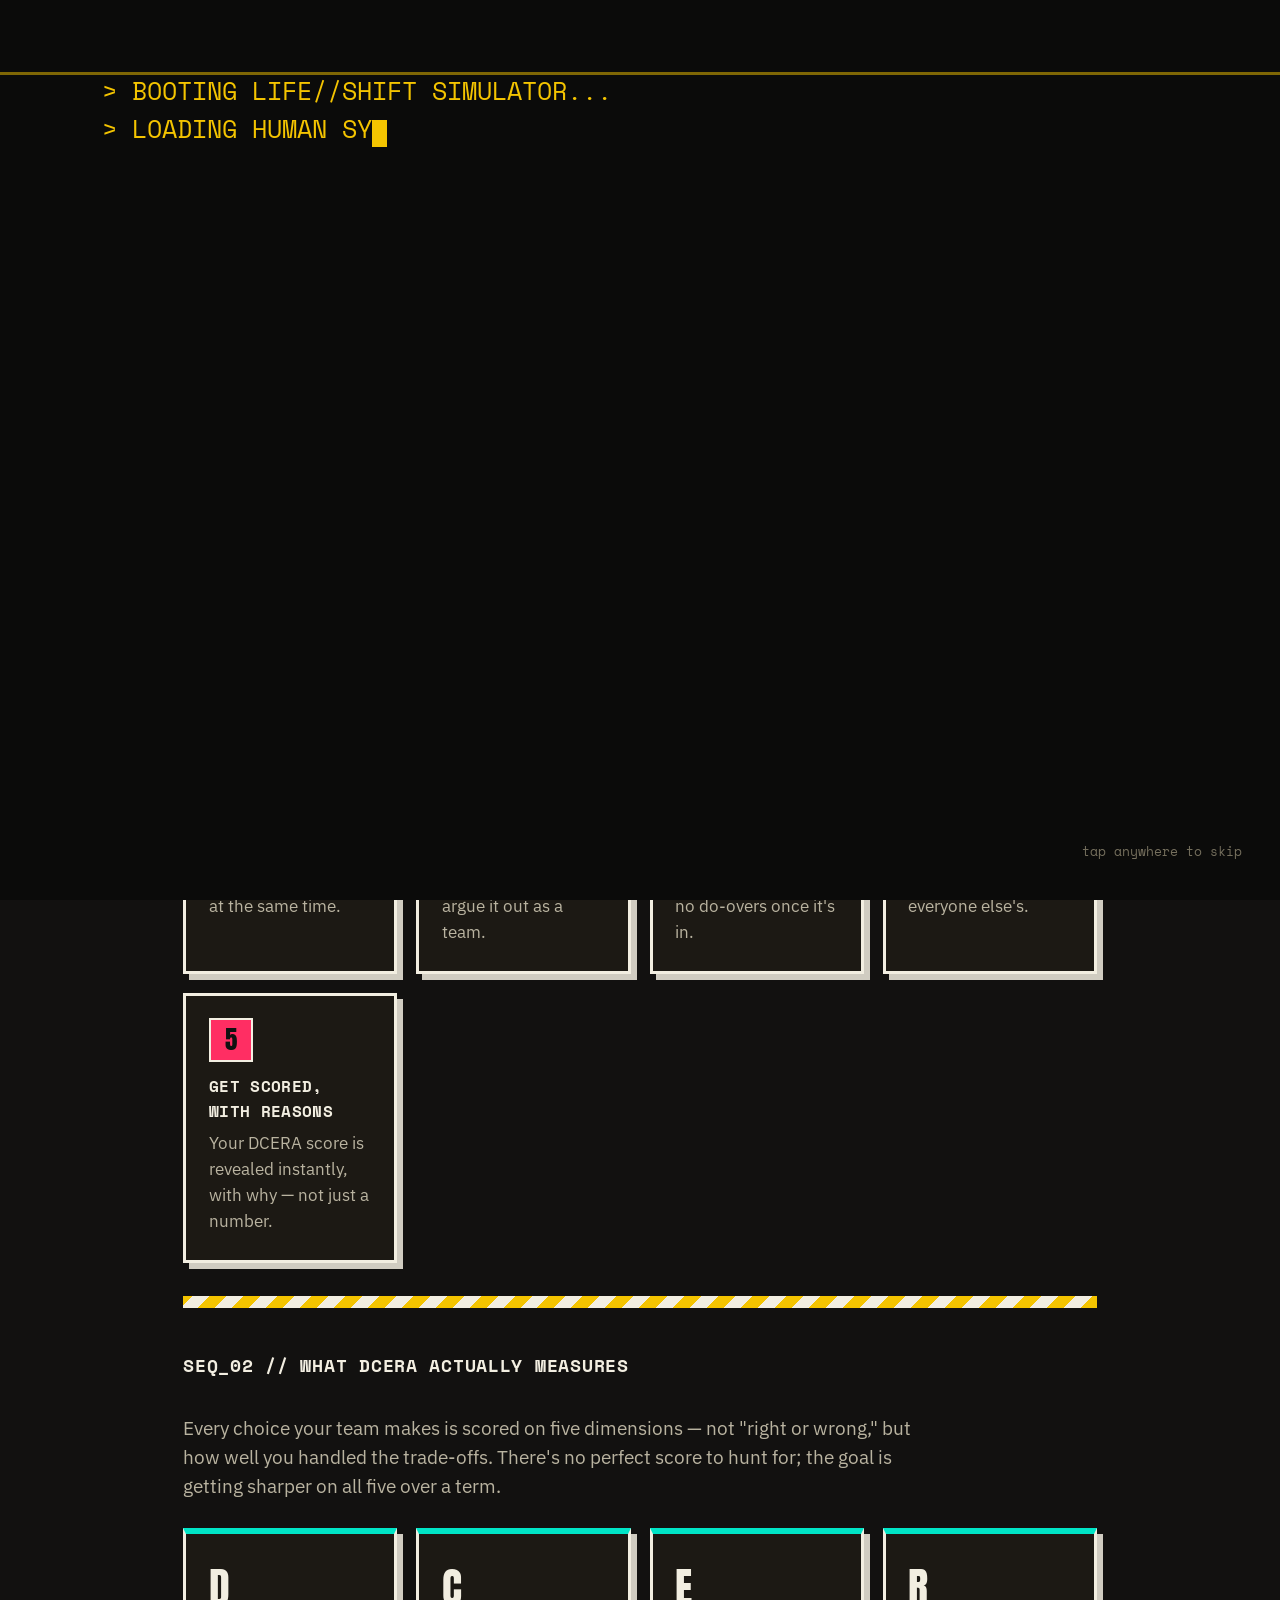
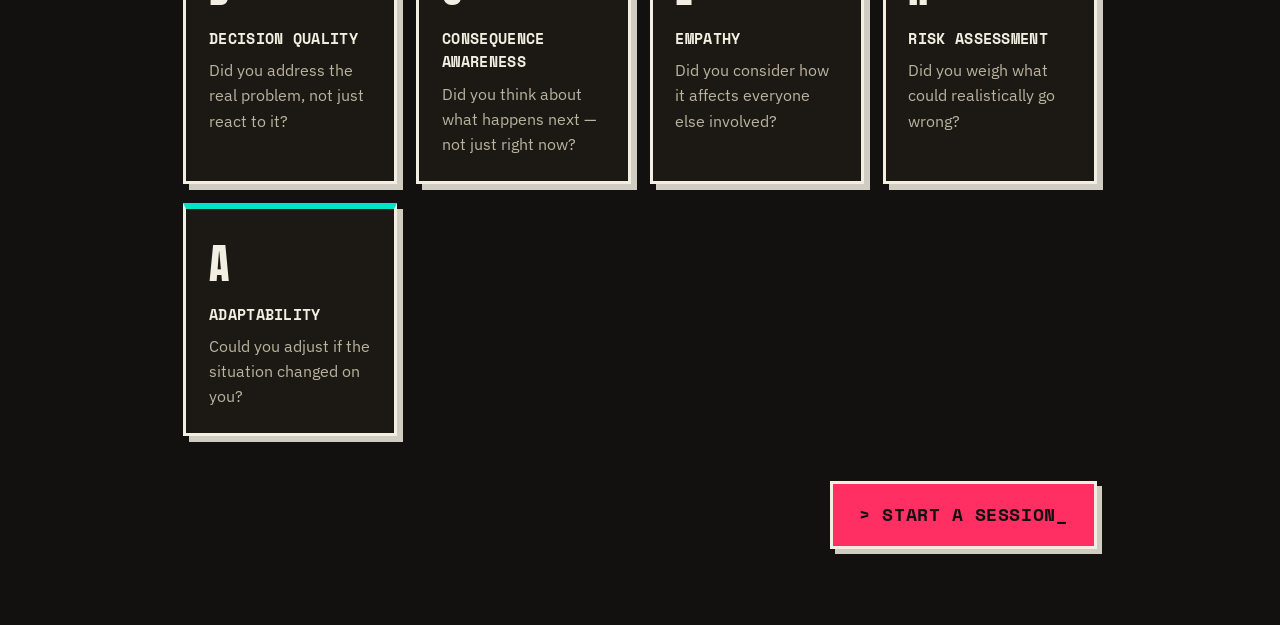
==== commit 4346e87c: "Add Digital Safety for Girls module Adapted carefully from the external counsellor's field guide at " ====
--- a/index.html
+++ b/index.html
@@ -18,6 +18,7 @@
   <script src="content/self-esteem-accountability.js"></script>
   <script src="content/relationships-responsibility.js"></script>
   <script src="content/guide-for-boys.js"></script>
+  <script src="content/digital-safety-girls.js"></script>
   <script src="engine.js"></script>
 </body>
 </html>
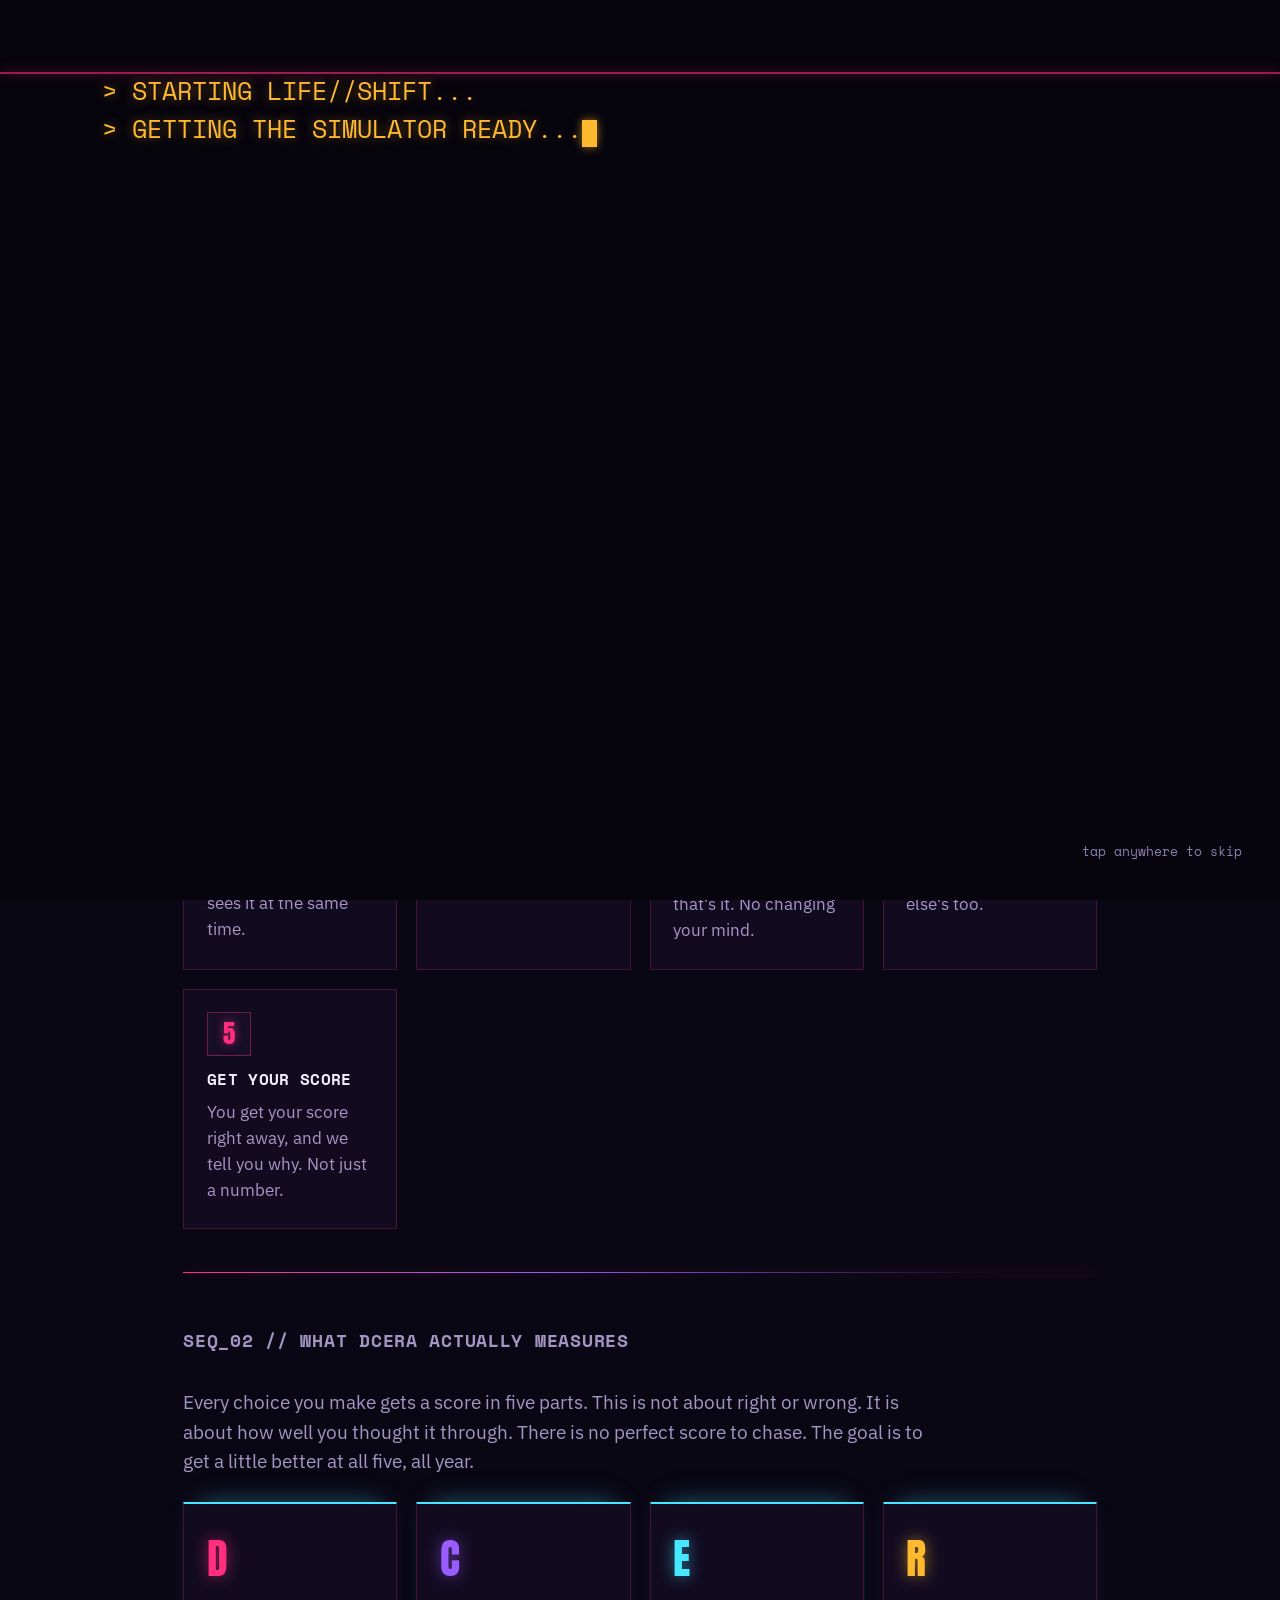
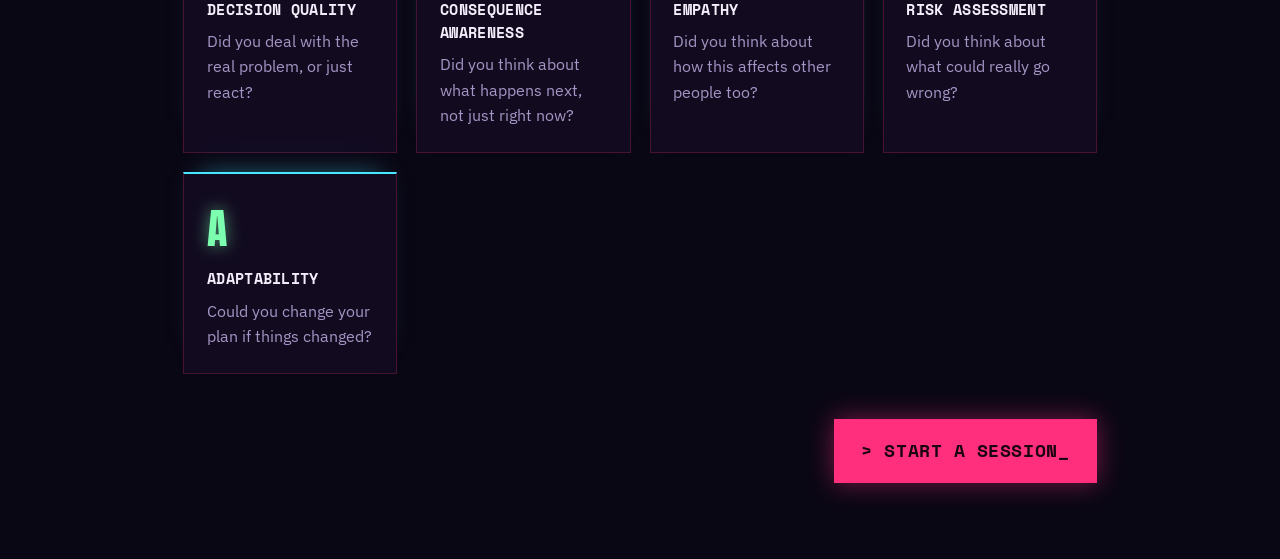
==== commit 4d15ae81: "Phase 1 pilot: Full lesson mode and teacher guide for Decision-Making Adds the "Learn" and "Live" la" ====
--- a/index.html
+++ b/index.html
@@ -19,6 +19,7 @@
   <script src="content/relationships-responsibility.js"></script>
   <script src="content/guide-for-boys.js"></script>
   <script src="content/digital-safety-girls.js"></script>
+  <script src="lesson-blocks.js"></script>
   <script src="engine.js"></script>
 </body>
 </html>
--- a/styles.css
+++ b/styles.css
@@ -1,20 +1,23 @@
 @import url('https://fonts.googleapis.com/css2?family=Anton&family=Space+Mono:wght@400;700&family=IBM+Plex+Sans:wght@400;500;600;700&display=swap');
 
 :root {
-  --bg: #121110;
-  --surface: #1C1914;
-  --surface-2: #262119;
-  --ink: #F2EEE1;
-  --ink-soft: #B9B3A0;
-  --ink-faint: #756F5D;
-  --yellow: #F4C400;
-  --magenta: #FF2E63;
-  --cyan: #00E5C7;
-  --danger: #FF5A44;
-  --gold: #F4C400;
-  --rule: #3A3529;
-  --shadow-ink: rgba(242, 238, 225, 0.85);
-  --grid-line: rgba(242, 238, 225, 0.08);
+  --bg: #0A0714;
+  --surface: #120B20;
+  --surface-2: #170E28;
+  --ink: #F4EEFC;
+  --ink-soft: #A595C4;
+  --ink-faint: #8C7FB0;
+  --yellow: #FFB92E;
+  --magenta: #FF2F7E;
+  --cyan: #45E8FF;
+  --violet: #9B5CFF;
+  --mint: #7DFFB0;
+  --danger: #FF4D6A;
+  --gold: #FFB92E;
+  --rule: rgba(255, 47, 126, 0.22);
+  --rule-soft: rgba(155, 92, 255, 0.16);
+  --shadow-ink: rgba(255, 47, 126, 0.4);
+  --grid-line: rgba(155, 92, 255, 0.14);
   --font-display: 'Anton', 'Arial Narrow', sans-serif;
   --font-mono: 'Space Mono', ui-monospace, monospace;
   --font-body: 'IBM Plex Sans', -apple-system, system-ui, sans-serif;
@@ -34,22 +37,38 @@
 
 body {
   background:
-    radial-gradient(ellipse 70% 40% at 50% 0%, rgba(255, 46, 99, 0.10), transparent 65%),
+    radial-gradient(520px 340px at 10% 0%, rgba(255, 47, 126, 0.14), transparent 70%),
+    radial-gradient(600px 400px at 95% 15%, rgba(155, 92, 255, 0.12), transparent 70%),
+    radial-gradient(560px 380px at 50% 100%, rgba(69, 232, 255, 0.07), transparent 70%),
     var(--bg);
+  position: relative;
+}
+
+body::before {
+  content: "";
+  position: fixed;
+  inset: 0;
+  background-image:
+    linear-gradient(var(--rule-soft) 1px, transparent 1px),
+    linear-gradient(90deg, var(--rule-soft) 1px, transparent 1px);
+  background-size: 42px 42px;
+  opacity: 0.4;
+  pointer-events: none;
+  z-index: 0;
 }
 
 button { font: inherit; color: inherit; background: none; border: none; appearance: none; -webkit-appearance: none; }
 
-#app { min-height: 100vh; display: flex; flex-direction: column; }
+#app { min-height: 100vh; display: flex; flex-direction: column; position: relative; z-index: 1; }
 
 @keyframes screenIn {
   from { opacity: 0; transform: translateY(14px) scale(0.99); }
   to { opacity: 1; transform: translateY(0) scale(1); }
 }
 @keyframes popIn {
-  0% { opacity: 0; transform: scale(0.85) rotate(-2deg); }
-  70% { transform: scale(1.03) rotate(0.5deg); }
-  100% { opacity: 1; transform: scale(1) rotate(0); }
+  0% { opacity: 0; transform: scale(0.9) translateY(10px); }
+  70% { transform: scale(1.02) translateY(-2px); }
+  100% { opacity: 1; transform: scale(1) translateY(0); }
 }
 @keyframes confettiFall {
   0% { transform: translateY(-10vh) rotate(0deg); opacity: 1; }
@@ -62,6 +81,7 @@
 }
 @keyframes blink { 50% { opacity: 0; } }
 @keyframes scan { from { top: -3px; } to { top: 100%; } }
+@keyframes pulseDot { 0%, 100% { opacity: 1; } 50% { opacity: 0.35; } }
 
 @media (prefers-reduced-motion: reduce) {
   * { animation-duration: 0.01ms !important; animation-iteration-count: 1 !important; transition-duration: 0.01ms !important; }
@@ -70,7 +90,7 @@
 /* ---------- boot sequence ---------- */
 #boot {
   position: fixed; inset: 0; z-index: 999;
-  background: #0B0B0A;
+  background: #06040D;
   color: var(--yellow);
   font-family: var(--font-mono);
   font-size: clamp(0.9rem, 2vw, 1.3rem);
@@ -79,9 +99,9 @@
   transition: clip-path 0.9s cubic-bezier(0.76, 0, 0.24, 1), opacity 0.5s ease 0.5s;
 }
 #boot.hide { clip-path: inset(0 0 100% 0); opacity: 0; pointer-events: none; }
-#boot .line { white-space: pre; }
-#boot .cursor { display: inline-block; width: 0.6em; height: 1.1em; background: var(--yellow); animation: blink 0.85s step-end infinite; vertical-align: text-bottom; }
-#boot .scan { position: absolute; left: 0; right: 0; height: 3px; background: var(--yellow); opacity: 0.5; animation: scan 2.4s linear infinite; }
+#boot .line { white-space: pre; text-shadow: 0 0 12px rgba(255, 185, 46, 0.45); }
+#boot .cursor { display: inline-block; width: 0.6em; height: 1.1em; background: var(--yellow); box-shadow: 0 0 10px rgba(255, 185, 46, 0.6); animation: blink 0.85s step-end infinite; vertical-align: text-bottom; }
+#boot .scan { position: absolute; left: 0; right: 0; height: 2px; background: var(--magenta); box-shadow: 0 0 12px var(--magenta); opacity: 0.6; animation: scan 2.4s linear infinite; }
 #boot .skip-hint { position: absolute; bottom: 2rem; right: 2rem; font-size: 0.7rem; color: var(--ink-faint); }
 
 /* ---------- structure ---------- */
@@ -103,9 +123,9 @@
   font-weight: 700;
   letter-spacing: 0.12em;
   text-transform: uppercase;
-  color: var(--ink);
-  background: var(--surface-2);
-  border: 2px solid var(--ink);
+  color: var(--cyan);
+  background: var(--surface-2);
+  border: 1px solid rgba(69, 232, 255, 0.35);
   display: inline-block;
   padding: 0.25rem 0.7rem;
   width: fit-content;
@@ -130,17 +150,17 @@
   margin: 0;
   text-wrap: balance;
   text-transform: uppercase;
-}
-
-h3 { font-family: var(--font-mono); font-size: 0.95rem; text-transform: uppercase; letter-spacing: 0.04em; font-weight: 700; margin: 0 0 0.4rem; }
+  text-shadow: 0 0 18px rgba(255, 255, 255, 0.08);
+}
+
+h3 { font-family: var(--font-mono); font-size: 0.95rem; text-transform: uppercase; letter-spacing: 0.04em; font-weight: 700; margin: 0 0 0.4rem; color: var(--ink-soft); }
 
 p { margin: 0; max-width: 68ch; color: var(--ink); }
 p.lead { font-size: 1.1rem; color: var(--ink-soft); }
 
 .card {
   background: var(--surface);
-  border: 3px solid var(--ink);
-  box-shadow: 6px 6px 0 var(--shadow-ink);
+  border: 1px solid var(--rule);
   padding: 1.5rem 1.75rem;
 }
 
@@ -150,14 +170,15 @@
   font-family: var(--font-body);
   font-size: 1.05rem;
   padding: 0.75rem 1rem;
-  border: 2px solid var(--ink);
-  background: var(--surface-2);
-  color: var(--ink);
-  transition: box-shadow 0.15s ease;
+  border: 1px solid var(--rule);
+  background: var(--surface-2);
+  color: var(--ink);
+  transition: box-shadow 0.15s ease, border-color 0.15s ease;
 }
 input[type="text"]:focus, select:focus {
   outline: none;
-  box-shadow: 4px 4px 0 var(--shadow-ink);
+  border-color: var(--magenta);
+  box-shadow: 0 0 0 3px rgba(255, 47, 126, 0.18);
 }
 
 /* ---------- buttons ---------- */
@@ -168,35 +189,35 @@
   text-transform: uppercase;
   letter-spacing: 0.03em;
   padding: 0.9rem 1.4rem;
-  border: 3px solid var(--ink);
+  border: 1px solid var(--rule);
   background: var(--surface-2);
   color: var(--ink);
   cursor: pointer;
   text-align: left;
-  box-shadow: 5px 5px 0 var(--shadow-ink);
-  transition: transform 0.12s ease, box-shadow 0.12s ease;
-}
-.btn:hover { transform: translate(-2px, -2px); box-shadow: 7px 7px 0 var(--shadow-ink); }
-.btn:active { transform: translate(5px, 5px); box-shadow: 0 0 0 var(--shadow-ink); }
-.btn:focus-visible { outline: 3px solid var(--cyan); outline-offset: 2px; }
-.btn:disabled { opacity: 0.4; cursor: not-allowed; transform: none; box-shadow: 5px 5px 0 var(--shadow-ink); }
+  transition: border-color 0.15s ease, box-shadow 0.15s ease, transform 0.12s ease;
+}
+.btn:hover { border-color: var(--violet); box-shadow: 0 0 22px rgba(155, 92, 255, 0.3); transform: translateY(-1px); }
+.btn:active { transform: translateY(0); box-shadow: 0 0 8px rgba(155, 92, 255, 0.2); }
+.btn:focus-visible { outline: 2px solid var(--cyan); outline-offset: 2px; }
+.btn:disabled { opacity: 0.4; cursor: not-allowed; transform: none; box-shadow: none; }
 
 .btn-primary {
   background: var(--magenta);
-  color: #111111;
-  border-color: var(--ink);
+  color: #1A0510;
+  border-color: var(--magenta);
   text-align: center;
-}
-.btn-primary:disabled { box-shadow: 5px 5px 0 var(--shadow-ink); }
+  box-shadow: 0 0 26px rgba(255, 47, 126, 0.45);
+}
+.btn-primary:hover { border-color: var(--magenta); box-shadow: 0 0 34px rgba(255, 47, 126, 0.65); }
+.btn-primary:disabled { box-shadow: none; }
 
 .btn-ghost {
   background: transparent;
   border-color: transparent;
   color: var(--ink-soft);
   text-align: center;
-  box-shadow: none;
-}
-.btn-ghost:hover { color: var(--ink); text-decoration: underline; transform: none; box-shadow: none; }
+}
+.btn-ghost:hover { color: var(--ink); text-decoration: underline; transform: none; box-shadow: none; border-color: transparent; }
 
 .row { display: flex; gap: 0.9rem; flex-wrap: wrap; align-items: center; }
 .col { display: flex; flex-direction: column; gap: 0.9rem; }
@@ -217,7 +238,7 @@
 .choice-btn .tag {
   font-family: var(--font-display);
   color: var(--magenta);
-  -webkit-text-stroke: 1px var(--ink);
+  text-shadow: 0 0 10px rgba(255, 47, 126, 0.55);
   min-width: 1.6rem;
   font-size: 1.2rem;
 }
@@ -230,9 +251,9 @@
   letter-spacing: 0.05em;
   text-transform: uppercase;
   padding: 0.3rem 0.75rem;
-  background: var(--yellow);
-  color: #111111;
-  border: 2px solid var(--ink);
+  background: var(--surface-2);
+  color: var(--yellow);
+  border: 1px solid rgba(255, 185, 46, 0.4);
 }
 
 .team-list { display: flex; flex-direction: column; gap: 0.8rem; }
@@ -241,7 +262,7 @@
   align-items: center;
   gap: 0.9rem;
   background: var(--surface-2);
-  border: 2px solid var(--ink);
+  border: 1px solid var(--rule);
   padding: 0.85rem 1.1rem;
 }
 .team-row .name { font-weight: 700; flex: 1; }
@@ -250,10 +271,11 @@
 
 .consequence-box {
   background: var(--surface-2);
-  border: 3px solid var(--ink);
-  border-left: 8px solid var(--cyan);
+  border: 1px solid var(--rule);
+  border-left: 3px solid var(--cyan);
   padding: 1.2rem 1.4rem;
   font-size: 1.08rem;
+  box-shadow: -8px 0 24px -12px rgba(69, 232, 255, 0.4);
 }
 
 /* ---- scoreboard strip ---- */
@@ -263,14 +285,14 @@
   gap: 0.6rem 1.2rem;
   padding: 0.9rem 1.1rem;
   background: var(--surface);
-  border: 2px solid var(--ink);
+  border: 1px solid var(--rule);
 }
 .sb-team { display: flex; align-items: center; gap: 0.5rem; font-size: 0.85rem; min-width: 160px; flex: 1; }
-.sb-dot { width: 0.75rem; height: 0.75rem; border: 2px solid var(--ink); flex-shrink: 0; }
+.sb-dot { width: 0.7rem; height: 0.7rem; border-radius: 50%; flex-shrink: 0; box-shadow: 0 0 8px currentColor; }
 .sb-name { font-family: var(--font-mono); font-weight: 700; text-transform: uppercase; font-size: 0.8rem; white-space: nowrap; }
-.sb-bar-track { flex: 1; height: 8px; background: var(--surface-2); border: 1px solid var(--rule); overflow: hidden; min-width: 40px; }
-.sb-bar-fill { height: 100%; transition: width 0.6s cubic-bezier(0.22, 1, 0.36, 1); }
-.sb-total { font-family: var(--font-display); font-variant-numeric: tabular-nums; font-size: 1.1rem; min-width: 1.8rem; text-align: right; }
+.sb-bar-track { flex: 1; height: 6px; background: var(--surface-2); overflow: hidden; min-width: 40px; }
+.sb-bar-fill { height: 100%; transition: width 0.6s cubic-bezier(0.22, 1, 0.36, 1); box-shadow: 0 0 10px currentColor; }
+.sb-total { font-family: var(--font-mono); font-weight: 700; font-variant-numeric: tabular-nums; font-size: 1.1rem; min-width: 1.8rem; text-align: right; }
 
 /* ---- team tabs (answerAll screen) ---- */
 .team-tabs { display: flex; flex-wrap: wrap; gap: 0.6rem; }
@@ -280,7 +302,7 @@
   align-items: center;
   gap: 0.5rem;
   background: var(--surface-2);
-  border: 2px solid var(--ink);
+  border: 1px solid var(--rule);
   padding: 0.6rem 1.1rem;
   color: var(--ink);
   font-family: var(--font-mono);
@@ -288,13 +310,12 @@
   font-size: 0.85rem;
   text-transform: uppercase;
   cursor: pointer;
-  box-shadow: 3px 3px 0 var(--shadow-ink);
-  transition: transform 0.12s ease, box-shadow 0.12s ease;
-}
-.team-tab .tt-dot { width: 0.65rem; height: 0.65rem; border: 1px solid var(--ink); background: var(--team-color); }
-.team-tab.active { transform: translate(-2px, -2px); box-shadow: 5px 5px 0 var(--team-color); }
-.team-tab.answered { opacity: 0.7; }
-.team-tab .tt-check { font-size: 0.8rem; color: var(--cyan); font-weight: 800; }
+  transition: border-color 0.15s ease, box-shadow 0.15s ease;
+}
+.team-tab .tt-dot { width: 0.6rem; height: 0.6rem; border-radius: 50%; background: var(--team-color); box-shadow: 0 0 8px var(--team-color); }
+.team-tab.active { border-color: var(--team-color); box-shadow: 0 0 18px -2px var(--team-color); }
+.team-tab.answered { opacity: 0.6; }
+.team-tab .tt-check { font-size: 0.8rem; color: var(--mint); font-weight: 800; text-shadow: 0 0 8px rgba(125, 255, 176, 0.6); }
 .answer-for { color: var(--ink-soft); font-size: 0.95rem; }
 .answer-for strong { color: var(--ink); }
 
@@ -303,8 +324,8 @@
 .result-card {
   --team-color: var(--cyan);
   background: var(--surface);
-  border: 3px solid var(--ink);
-  border-left: 8px solid var(--team-color);
+  border: 1px solid var(--rule);
+  border-left: 3px solid var(--team-color);
   padding: 1.2rem 1.4rem;
   animation: popIn 0.5s cubic-bezier(0.22, 1, 0.36, 1) both;
 }
@@ -314,34 +335,67 @@
 .result-consequence { color: var(--ink-soft); margin-bottom: 0.9rem; }
 .dcera-row { display: flex; gap: 0.5rem; flex-wrap: wrap; margin-bottom: 0.7rem; }
 .dcera-chip {
-  display: inline-flex; align-items: center; gap: 0.3rem;
-  background: var(--yellow); color: #111111;
-  border: 2px solid var(--ink);
-  padding: 0.2rem 0.55rem;
+  display: inline-flex; align-items: center; gap: 0.35rem;
+  background: var(--surface-2); color: var(--ink);
+  border: 1px solid var(--rule);
+  padding: 0.22rem 0.6rem;
   font-family: var(--font-mono);
   font-size: 0.82rem; font-weight: 700; font-variant-numeric: tabular-nums;
 }
-.dcera-chip b { font-family: var(--font-display); }
-.result-reason { font-size: 0.92rem; color: var(--ink); font-style: italic; opacity: 0.9; }
+.dcera-chip b { font-family: var(--font-display); font-weight: 400; }
+.dcera-chip:nth-of-type(1) b { color: var(--magenta); text-shadow: 0 0 8px rgba(255, 47, 126, 0.6); }
+.dcera-chip:nth-of-type(2) b { color: var(--violet); text-shadow: 0 0 8px rgba(155, 92, 255, 0.6); }
+.dcera-chip:nth-of-type(3) b { color: var(--cyan); text-shadow: 0 0 8px rgba(69, 232, 255, 0.6); }
+.dcera-chip:nth-of-type(4) b { color: var(--yellow); text-shadow: 0 0 8px rgba(255, 185, 46, 0.6); }
+.dcera-chip:nth-of-type(5) b { color: var(--mint); text-shadow: 0 0 8px rgba(125, 255, 176, 0.6); }
+.result-reason { font-size: 0.92rem; color: var(--ink-soft); font-style: italic; opacity: 0.9; }
+
+.result-callback {
+  margin-top: 0.9rem;
+  padding: 0.8rem 1rem;
+  background: var(--surface-2);
+  border-left: 2px solid var(--violet);
+  font-size: 0.9rem;
+  color: var(--ink-soft);
+  box-shadow: -8px 0 20px -14px rgba(155, 92, 255, 0.5);
+}
+.result-callback .eyebrow { color: var(--violet); border-color: rgba(155, 92, 255, 0.35); font-size: 0.66rem; }
 
 .dcera-grid { display: grid; grid-template-columns: repeat(5, 1fr); gap: 0.9rem; }
 
 /* ---------- home screen ---------- */
 .home-screen h1 { font-size: clamp(3rem, 9vw, 6.5rem); }
 
-.hero-wrap { position: relative; overflow: hidden; margin: -2.6rem -1.75rem 0; padding: 4rem 1.75rem 3rem; border-bottom: 4px solid var(--ink); }
-.hero-sky { position: absolute; inset: 0; background: radial-gradient(ellipse 80% 55% at 50% 10%, rgba(255, 46, 99, 0.22), transparent 70%); }
+.hero-wrap { position: relative; overflow: hidden; margin: -2.6rem -1.75rem 0; padding: 4rem 1.75rem 3rem; border-bottom: 1px solid var(--rule); }
+.hero-sky { position: absolute; inset: 0; background: radial-gradient(ellipse 80% 55% at 50% 10%, rgba(255, 47, 126, 0.2), transparent 70%); }
 .hero-burst {
   position: absolute; top: 40%; left: 50%; width: 900px; height: 900px;
   transform: translate(-50%, -50%) scale(0.5);
-  background: repeating-conic-gradient(var(--yellow) 0deg 4deg, transparent 4deg 12deg);
   border-radius: 50%; opacity: 0;
   animation: burstIn 1.1s cubic-bezier(0.16, 1, 0.3, 1) 0.3s both;
 }
-@keyframes burstIn { to { opacity: 0.14; transform: translate(-50%, -50%) scale(1); } }
+.hero-burst::before {
+  content: "";
+  position: absolute; inset: 0;
+  background: repeating-conic-gradient(var(--magenta) 0deg 2deg, transparent 2deg 12deg);
+  border-radius: 50%;
+  animation: spinSlow 60s linear infinite;
+}
+.hero-burst::after {
+  content: "";
+  position: absolute; inset: 12%;
+  border-radius: 50%;
+  border: 1px solid rgba(155, 92, 255, 0.35);
+  box-shadow: 0 0 60px rgba(155, 92, 255, 0.15) inset;
+}
+@keyframes burstIn { to { opacity: 0.22; transform: translate(-50%, -50%) scale(1); } }
+@keyframes spinSlow { from { transform: rotate(0deg); } to { transform: rotate(360deg); } }
+@media (prefers-reduced-motion: reduce) {
+  .hero-burst::before { animation: none; }
+}
 .hero-grid {
   position: absolute; left: 0; right: 0; bottom: 0; height: 55%;
-  background-image: linear-gradient(var(--grid-line) 2px, transparent 2px), linear-gradient(90deg, var(--grid-line) 2px, transparent 2px);
+  background-image: linear-gradient(var(--grid-line) 1px, transparent 1px), linear-gradient(90deg, var(--grid-line) 1px, transparent 1px);
   background-size: 44px 44px;
   transform: perspective(300px) rotateX(58deg);
   transform-origin: bottom;
@@ -356,16 +410,17 @@
   font-size: clamp(3rem, 9vw, 6.5rem);
   margin: 0;
   color: var(--ink);
-  -webkit-text-stroke: 1.5px var(--bg);
-  paint-order: stroke fill;
-  text-shadow: 5px 5px 0 var(--magenta), 8px 8px 0 var(--bg);
+  text-shadow:
+    0 0 24px rgba(255, 47, 126, 0.55),
+    0 0 70px rgba(155, 92, 255, 0.3),
+    3px 3px 0 rgba(155, 92, 255, 0.4);
   opacity: 0;
   animation: slamIn 0.55s cubic-bezier(0.2, 1.4, 0.4, 1) 0.15s both;
 }
 @keyframes slamIn { 0% { opacity: 0; transform: scale(0.6) rotate(-3deg); } 60% { opacity: 1; transform: scale(1.05) rotate(1deg); } 100% { opacity: 1; transform: scale(1) rotate(0); } }
 .title-sub {
   font-family: var(--font-mono); font-weight: 700; letter-spacing: 0.4em;
-  font-size: clamp(0.75rem, 2vw, 1rem); color: var(--magenta); margin: 0;
+  font-size: clamp(0.75rem, 2vw, 1rem); color: var(--magenta); text-shadow: 0 0 14px rgba(255, 47, 126, 0.55); margin: 0;
 }
 
 /* ---- scroll-driven reveal cards ---- */
@@ -376,29 +431,27 @@
 }
 .step-card, .legend-card {
   background: var(--surface);
-  border: 3px solid var(--ink);
-  box-shadow: 6px 6px 0 var(--shadow-ink);
+  border: 1px solid var(--rule);
   padding: 1.2rem 1.2rem 1.3rem;
-  opacity: 0; transform: translateY(40px) rotate(var(--rot, -3deg));
+  opacity: 0; transform: translateY(24px);
   transition: opacity 0.55s cubic-bezier(0.16,1,0.3,1), transform 0.55s cubic-bezier(0.16,1,0.3,1);
 }
-.step-card:nth-child(odd), .legend-card:nth-child(odd) { --rot: -3deg; }
-.step-card:nth-child(even), .legend-card:nth-child(even) { --rot: 3deg; }
-.step-card.in-view, .legend-card.in-view { opacity: 1; transform: translateY(0) rotate(0deg); }
+.step-card.in-view, .legend-card.in-view { opacity: 1; transform: translateY(0); }
 .step-card { display: flex; flex-direction: column; gap: 0.4rem; }
 .step-num {
   font-family: var(--font-display);
   font-size: 1.3rem;
   width: 2.3rem; height: 2.3rem;
   display: flex; align-items: center; justify-content: center;
-  background: var(--magenta);
-  color: #111111;
-  border: 2px solid var(--ink);
-}
-.step-card h4 { font-family: var(--font-mono); font-size: 0.85rem; text-transform: uppercase; margin: 0.2rem 0 0; letter-spacing: 0.02em; }
+  background: var(--surface-2);
+  color: var(--magenta);
+  text-shadow: 0 0 10px rgba(255, 47, 126, 0.6);
+  border: 1px solid rgba(255, 47, 126, 0.4);
+}
+.step-card h4 { font-family: var(--font-mono); font-size: 0.85rem; text-transform: uppercase; margin: 0.2rem 0 0; letter-spacing: 0.02em; color: var(--ink); }
 .step-card p { font-size: 0.88rem; color: var(--ink-soft); }
 
-.legend-card { text-align: left; border-top: 6px solid var(--cyan); }
+.legend-card { text-align: left; border-top: 2px solid var(--cyan); box-shadow: 0 -14px 24px -18px rgba(69, 232, 255, 0.5); }
 .legend-letter {
   display: block;
   font-family: var(--font-display);
@@ -407,56 +460,175 @@
   margin-bottom: 0.3rem;
   position: relative;
 }
-.legend-letter::before, .legend-letter::after {
-  content: attr(data-l); position: absolute; inset: 0; z-index: -1;
-  transition: transform 0.25s ease, opacity 0.25s ease; opacity: 0;
-}
-.legend-card:hover .legend-letter::before { color: var(--magenta); transform: translate(3px, 0); opacity: 0.8; }
-.legend-card:hover .legend-letter::after { color: var(--cyan); transform: translate(-3px, 0); opacity: 0.8; }
-.legend-card h4 { font-family: var(--font-mono); font-size: 0.8rem; text-transform: uppercase; margin: 0 0 0.35rem; letter-spacing: 0.02em; }
+.legend-card:nth-child(1) .legend-letter { color: var(--magenta); text-shadow: 0 0 16px rgba(255, 47, 126, 0.55); }
+.legend-card:nth-child(2) .legend-letter { color: var(--violet); text-shadow: 0 0 16px rgba(155, 92, 255, 0.55); }
+.legend-card:nth-child(3) .legend-letter { color: var(--cyan); text-shadow: 0 0 16px rgba(69, 232, 255, 0.55); }
+.legend-card:nth-child(4) .legend-letter { color: var(--yellow); text-shadow: 0 0 16px rgba(255, 185, 46, 0.55); }
+.legend-card:nth-child(5) .legend-letter { color: var(--mint); text-shadow: 0 0 16px rgba(125, 255, 176, 0.55); }
+.legend-card h4 { font-family: var(--font-mono); font-size: 0.8rem; text-transform: uppercase; margin: 0 0 0.35rem; letter-spacing: 0.02em; color: var(--ink); }
 .legend-card p { font-size: 0.86rem; color: var(--ink-soft); }
 
 .stripe-divider {
-  height: 12px;
-  background: repeating-linear-gradient(-45deg, var(--yellow), var(--yellow) 12px, var(--ink) 12px, var(--ink) 24px);
-  margin: 0.4rem 0;
+  height: 1px;
+  background: linear-gradient(90deg, var(--magenta), var(--violet) 40%, transparent 90%);
+  box-shadow: 0 0 12px rgba(255, 47, 126, 0.4);
+  margin: 0.9rem 0;
 }
 
 table { width: 100%; border-collapse: collapse; font-size: 0.95rem; }
 th, td { text-align: left; padding: 0.65rem 0.85rem; border-bottom: 1px solid var(--rule); }
 th { font-family: var(--font-mono); font-size: 0.68rem; text-transform: uppercase; letter-spacing: 0.05em; color: var(--ink-faint); }
 td { color: var(--ink-soft); }
-td.num { font-variant-numeric: tabular-nums; color: var(--ink); }
+td.num { font-variant-numeric: tabular-nums; color: var(--ink); font-family: var(--font-mono); }
+tbody tr:hover td { background: rgba(155, 92, 255, 0.06); }
 
 .progress { display: flex; gap: 0.4rem; }
-.progress .dot { width: 0.6rem; height: 0.6rem; border: 1px solid var(--ink); background: var(--surface-2); transition: background 0.2s ease, transform 0.2s ease; }
-.progress .dot.done { background: var(--cyan); }
-.progress .dot.current { background: var(--magenta); transform: scale(1.4); }
+.progress .dot { width: 0.55rem; height: 0.55rem; border-radius: 50%; background: var(--surface-2); border: 1px solid var(--rule); transition: background 0.2s ease, box-shadow 0.2s ease, transform 0.2s ease; }
+.progress .dot.done { background: var(--cyan); box-shadow: 0 0 8px var(--cyan); border-color: var(--cyan); }
+.progress .dot.current { background: var(--magenta); box-shadow: 0 0 10px var(--magenta); border-color: var(--magenta); transform: scale(1.3); }
 
 .timer-row { display: flex; align-items: center; gap: 1rem; }
-.timer { font-variant-numeric: tabular-nums; font-size: 2.2rem; font-family: var(--font-display); color: var(--yellow); }
-.timer-track { flex: 1; height: 10px; background: var(--surface-2); border: 1px solid var(--rule); overflow: hidden; }
-.timer-fill { height: 100%; background: var(--magenta); transition: width 1s linear; }
+.timer { font-variant-numeric: tabular-nums; font-size: 2.2rem; font-family: var(--font-mono); font-weight: 700; color: var(--yellow); text-shadow: 0 0 18px rgba(255, 185, 46, 0.55); }
+.timer-track { flex: 1; height: 4px; background: var(--surface-2); overflow: hidden; }
+.timer-fill { height: 100%; background: var(--magenta); box-shadow: 0 0 10px var(--magenta); transition: width 1s linear; }
 
 .winner-banner {
-  background: var(--yellow);
-  color: #111111;
-  border: 3px solid var(--ink);
-  box-shadow: 6px 6px 0 var(--shadow-ink);
+  background: var(--surface);
+  color: var(--ink);
+  border: 1px solid var(--magenta);
+  box-shadow: 0 0 34px rgba(255, 47, 126, 0.35);
   padding: 1.1rem 1.4rem;
   font-family: var(--font-display);
   font-size: 1.2rem;
   text-transform: uppercase;
+  text-shadow: 0 0 16px rgba(255, 47, 126, 0.5);
   animation: bannerPop 0.6s cubic-bezier(0.22, 1, 0.36, 1) both;
   text-wrap: balance;
 }
 
+/* ---------- launcher: session type ---------- */
+.mode-picker { display: grid; grid-template-columns: repeat(auto-fit, minmax(240px, 1fr)); gap: 0.8rem; }
+.mode-option {
+  display: flex; flex-direction: column; gap: 0.35rem;
+  text-align: left;
+  padding: 1rem 1.2rem;
+  background: var(--surface);
+  border: 1px solid var(--rule);
+  color: var(--ink);
+  cursor: pointer;
+  transition: border-color 0.15s ease, box-shadow 0.15s ease;
+}
+.mode-option:hover:not(:disabled) { border-color: var(--violet); }
+.mode-option:focus-visible { outline: 2px solid var(--cyan); outline-offset: 2px; }
+.mode-option.active { border-color: var(--magenta); box-shadow: 0 0 22px rgba(255, 47, 126, 0.3); }
+.mode-option:disabled { opacity: 0.5; cursor: not-allowed; }
+.mode-title { font-family: var(--font-mono); font-weight: 700; text-transform: uppercase; letter-spacing: 0.04em; }
+.mode-option.active .mode-title { color: var(--magenta); }
+.mode-desc { font-size: 0.9rem; color: var(--ink-soft); }
+.mode-soon { font-family: var(--font-mono); font-size: 0.72rem; color: var(--yellow); }
+.guide-link { align-self: flex-start; text-decoration: none; text-align: center; }
+
+/* ---------- rewind ---------- */
+.rewind-eyebrow { color: var(--yellow); border-color: rgba(255, 185, 46, 0.4); }
+.rewind-verdict { margin-left: auto; font-family: var(--font-mono); font-size: 0.75rem; font-weight: 700; text-transform: uppercase; letter-spacing: 0.08em; color: var(--ink-faint); }
+.rewind-verdict.changed { color: var(--yellow); text-shadow: 0 0 10px rgba(255, 185, 46, 0.5); }
+.rewind-row { display: flex; flex-wrap: wrap; align-items: stretch; gap: 0.8rem; }
+.rewind-pick { flex: 1 1 220px; display: grid; grid-template-columns: auto 1fr; gap: 0.2rem 0.7rem; padding: 0.8rem 1rem; background: var(--surface-2); border: 1px solid var(--rule); }
+.rewind-label { grid-column: 1 / -1; font-family: var(--font-mono); font-size: 0.68rem; text-transform: uppercase; letter-spacing: 0.1em; color: var(--ink-faint); }
+.rewind-choice { font-family: var(--font-display); font-size: 1.4rem; color: var(--magenta); line-height: 1.1; }
+.rewind-text { color: var(--ink); }
+.rewind-total { grid-column: 2; font-family: var(--font-mono); font-size: 0.8rem; color: var(--ink-soft); font-variant-numeric: tabular-nums; }
+.rewind-arrow { align-self: center; font-family: var(--font-mono); font-size: 1.4rem; color: var(--yellow); }
+
+/* ---------- lesson layer ---------- */
+.lesson-eyebrow { color: var(--cyan); }
+.talk-box { background: var(--surface); border: 1px solid var(--rule); border-top: 2px solid var(--cyan); padding: 1.1rem 1.4rem; }
+.talk-label { font-family: var(--font-mono); font-size: 0.72rem; font-weight: 700; text-transform: uppercase; letter-spacing: 0.12em; color: var(--cyan); }
+.talk-list { margin: 0.6rem 0 0; padding-left: 1.3rem; display: flex; flex-direction: column; gap: 0.5rem; font-size: 1.08rem; }
+
+.lb-stack { display: flex; flex-direction: column; gap: 1.2rem; }
+.lb { background: var(--surface); border: 1px solid var(--rule); padding: 1.3rem 1.5rem; display: flex; flex-direction: column; gap: 0.8rem; }
+.lb-title { font-family: var(--font-mono); font-size: 0.85rem; font-weight: 700; text-transform: uppercase; letter-spacing: 0.1em; color: var(--cyan); margin: 0; }
+.lb-situation { color: var(--ink-soft); }
+.lb-note { font-size: 0.92rem; color: var(--ink-soft); }
+.lb-rungs { display: flex; flex-direction: column; }
+.lb-rung { display: grid; grid-template-columns: 6rem minmax(0, 1fr); gap: 1rem; padding: 0.85rem 0; border-top: 1px solid var(--rule-soft); }
+.lb-rung.lb-best { border-left: 2px solid var(--mint); padding-left: 0.9rem; margin-left: -0.9rem; background: linear-gradient(90deg, rgba(125, 255, 176, 0.07), transparent 70%); }
+.lb-meter { display: flex; flex-direction: column; gap: 0.35rem; }
+.lb-rung-label { font-family: var(--font-mono); font-size: 0.72rem; font-weight: 700; text-transform: uppercase; letter-spacing: 0.1em; color: var(--ink-faint); }
+.lb-bars { display: flex; gap: 3px; }
+.lb-bars i { width: 16px; height: 6px; background: var(--surface-2); border: 1px solid var(--rule); }
+.lb-bars i.on { background: var(--magenta); border-color: var(--magenta); box-shadow: 0 0 6px rgba(255, 47, 126, 0.6); }
+.lb-best .lb-bars i.on { background: var(--mint); border-color: var(--mint); box-shadow: 0 0 6px rgba(125, 255, 176, 0.6); }
+.lb-best .lb-rung-label { color: var(--mint); }
+.lb-quote { font-size: 1.12rem; font-weight: 600; color: var(--ink); }
+.lb-table { width: 100%; }
+.lb-table td { padding: 0.55rem 0.2rem; font-size: 1rem; }
+.lb-table td:last-child { text-align: right; font-family: var(--font-mono); font-size: 0.9rem; font-weight: 700; }
+.lb-tone-good td:last-child { color: var(--mint); }
+.lb-tone-bad td:last-child { color: var(--magenta); }
+.lb-items { margin: 0; padding-left: 1.3rem; display: flex; flex-direction: column; gap: 0.5rem; font-size: 1.05rem; }
+.lb-pairs { display: flex; flex-direction: column; gap: 0.9rem; }
+.lb-pair { display: flex; flex-direction: column; gap: 0.35rem; padding-top: 0.8rem; border-top: 1px solid var(--rule-soft); }
+.lb-pair p { display: flex; gap: 0.7rem; align-items: baseline; }
+.lb-tag { display: inline-block; flex-shrink: 0; font-family: var(--font-mono); font-size: 0.66rem; font-weight: 700; text-transform: uppercase; letter-spacing: 0.08em; padding: 0.1rem 0.45rem; border: 1px solid; }
+.lb-tag-myth { color: var(--magenta); border-color: rgba(255, 47, 126, 0.45); }
+.lb-tag-fact { color: var(--mint); border-color: rgba(125, 255, 176, 0.45); }
+.lb-columns { display: grid; grid-template-columns: repeat(auto-fit, minmax(240px, 1fr)); gap: 1rem; }
+.lb-column { background: var(--surface-2); border: 1px solid var(--rule-soft); padding: 1rem 1.1rem; display: flex; flex-direction: column; align-items: flex-start; gap: 0.5rem; }
+.lb-column h4 { margin: 0 0 0.2rem; font-family: var(--font-display); font-weight: 400; font-size: 1.3rem; text-transform: uppercase; }
+.lb-column ul { margin: 0 0 0.4rem; padding-left: 1.1rem; display: flex; flex-direction: column; gap: 0.2rem; color: var(--ink-soft); }
+.lb-story { border-left: 3px solid var(--yellow); background: var(--surface-2); gap: 1rem; }
+.lb-story-label { font-family: var(--font-mono); font-size: 0.72rem; text-transform: uppercase; letter-spacing: 0.1em; color: var(--ink-faint); }
+.lb-story-body { font-size: 1.25rem; line-height: 1.6; font-style: italic; color: var(--ink); max-width: 60ch; }
+.lb-story-question { font-family: var(--font-mono); font-weight: 700; color: var(--yellow); text-shadow: 0 0 12px rgba(255, 185, 46, 0.4); }
+
+.practice-steps { margin: 0; padding-left: 1.4rem; display: flex; flex-direction: column; gap: 0.55rem; font-size: 1.1rem; }
+.round-pills { display: flex; flex-wrap: wrap; gap: 0.5rem; }
+.round-pill { font-family: var(--font-mono); font-size: 0.75rem; font-weight: 700; text-transform: uppercase; letter-spacing: 0.06em; padding: 0.3rem 0.8rem; border: 1px solid var(--rule); color: var(--ink-faint); }
+.round-pill.current { border-color: var(--magenta); color: var(--magenta); box-shadow: 0 0 14px rgba(255, 47, 126, 0.3); }
+.round-pill.done { color: var(--mint); border-color: rgba(125, 255, 176, 0.4); }
+
+.fist-row { display: grid; grid-template-columns: repeat(6, minmax(0, 1fr)); gap: 0.6rem; max-width: 640px; }
+.fist-btn {
+  aspect-ratio: 1;
+  font-family: var(--font-mono);
+  font-weight: 700;
+  font-size: clamp(1.4rem, 4vw, 2.2rem);
+  background: var(--surface);
+  border: 1px solid var(--rule);
+  color: var(--ink);
+  cursor: pointer;
+  transition: border-color 0.15s ease, box-shadow 0.15s ease;
+}
+.fist-btn:hover { border-color: var(--violet); }
+.fist-btn:focus-visible { outline: 2px solid var(--cyan); outline-offset: 2px; }
+.fist-btn.active { background: var(--mint); border-color: var(--mint); color: #06140C; box-shadow: 0 0 22px rgba(125, 255, 176, 0.5); }
+
+.mission-eyebrow { color: var(--yellow); border-color: rgba(255, 185, 46, 0.4); }
+.mission-text {
+  font-size: clamp(1.5rem, 3.6vw, 2.3rem);
+  line-height: 1.3;
+  font-weight: 500;
+  max-width: 34ch;
+  text-wrap: balance;
+  color: var(--ink);
+  border-left: 3px solid var(--yellow);
+  padding-left: 1.2rem;
+  box-shadow: -10px 0 26px -18px rgba(255, 185, 46, 0.7);
+}
+.mission-quote { margin: 0; font-size: clamp(1.3rem, 3vw, 1.9rem); line-height: 1.35; max-width: 36ch; border-left: 3px solid var(--yellow); padding-left: 1.2rem; color: var(--ink); }
+.lesson-notes { display: flex; flex-direction: column; gap: 0.4rem; }
+.lesson-notes b { color: var(--ink); }
+.lesson-notes p { color: var(--ink-soft); }
+
 .confetti-layer { position: fixed; inset: 0; pointer-events: none; overflow: hidden; z-index: 50; }
-.confetti-piece { position: absolute; top: -10px; width: 9px; height: 14px; border: 1px solid var(--ink); animation-name: confettiFall; animation-timing-function: ease-in; animation-fill-mode: forwards; }
+.confetti-piece { position: absolute; top: -10px; width: 9px; height: 14px; box-shadow: 0 0 6px currentColor; animation-name: confettiFall; animation-timing-function: ease-in; animation-fill-mode: forwards; }
 
 @media print {
   .no-print { display: none !important; }
   body { background: white; color: black; }
+  body::before { display: none; }
   .card, .result-card { border: 1px solid #ccc; box-shadow: none; }
 }
 
